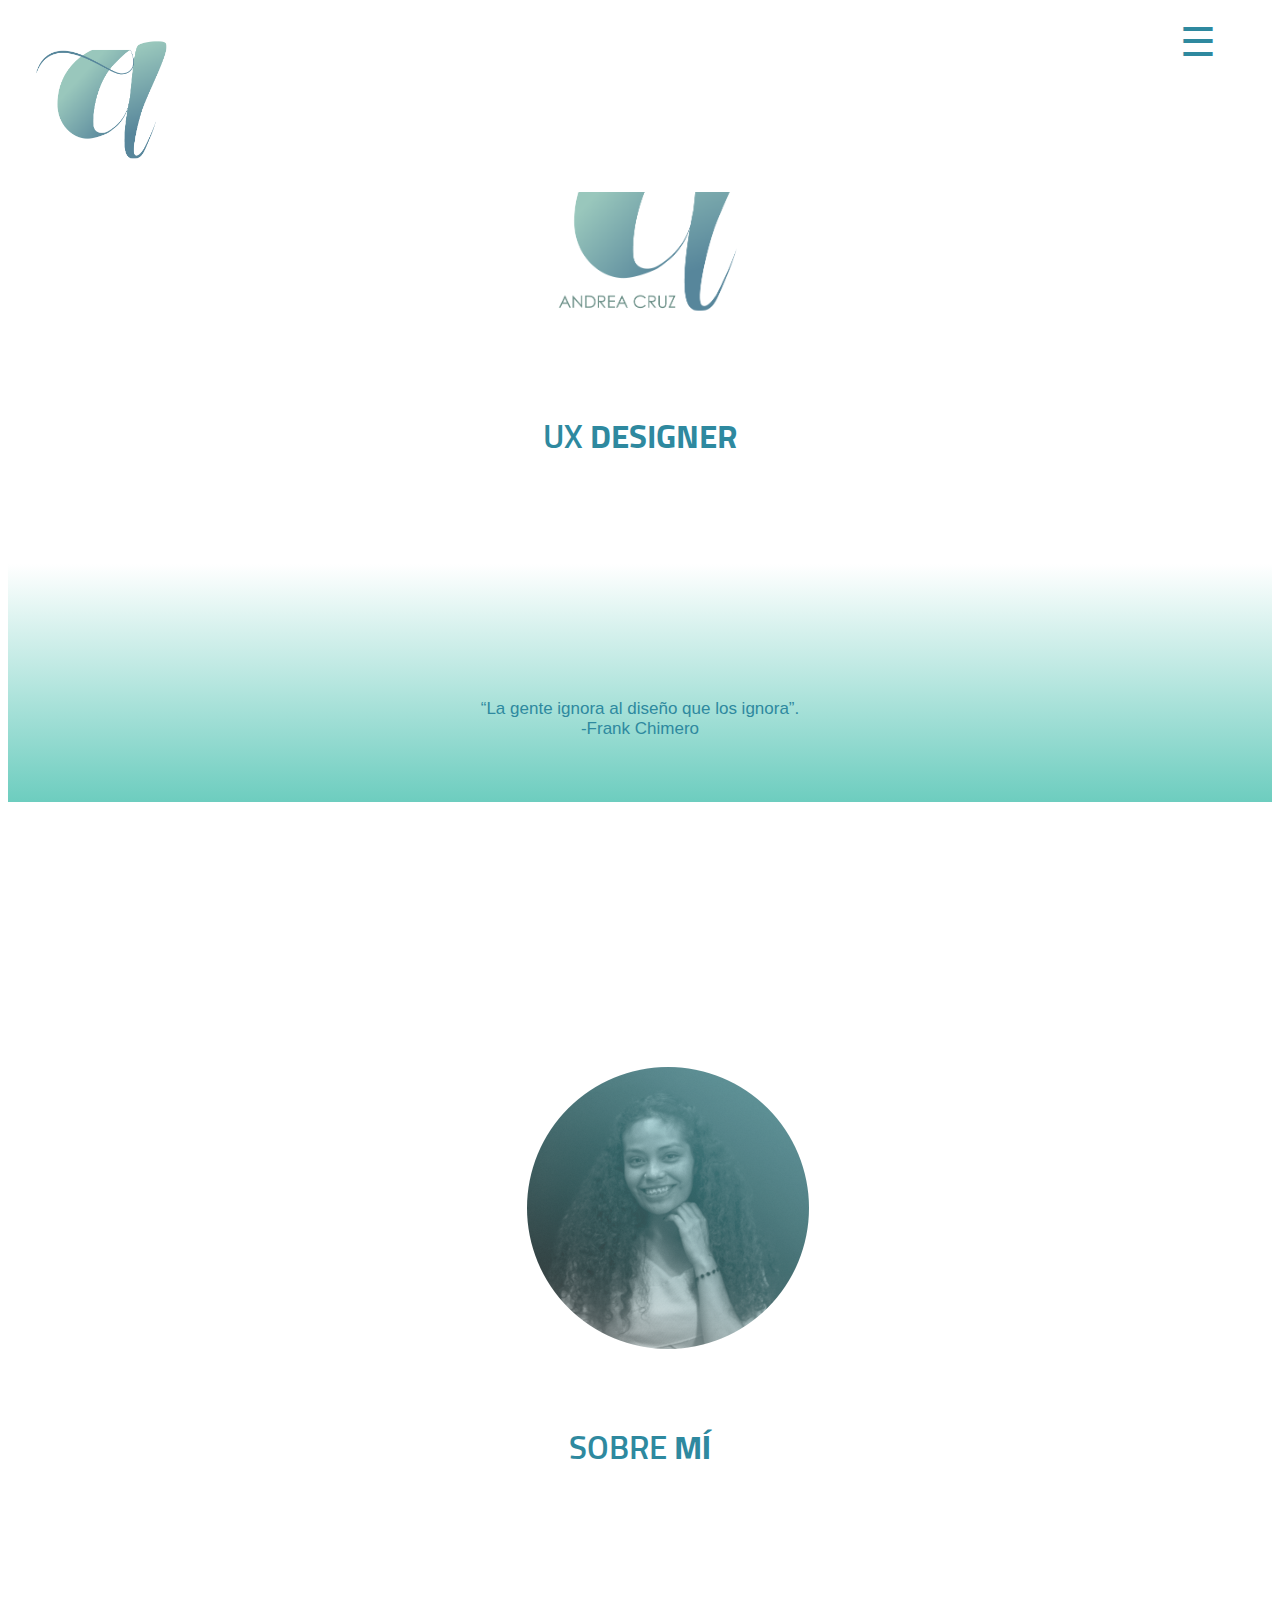
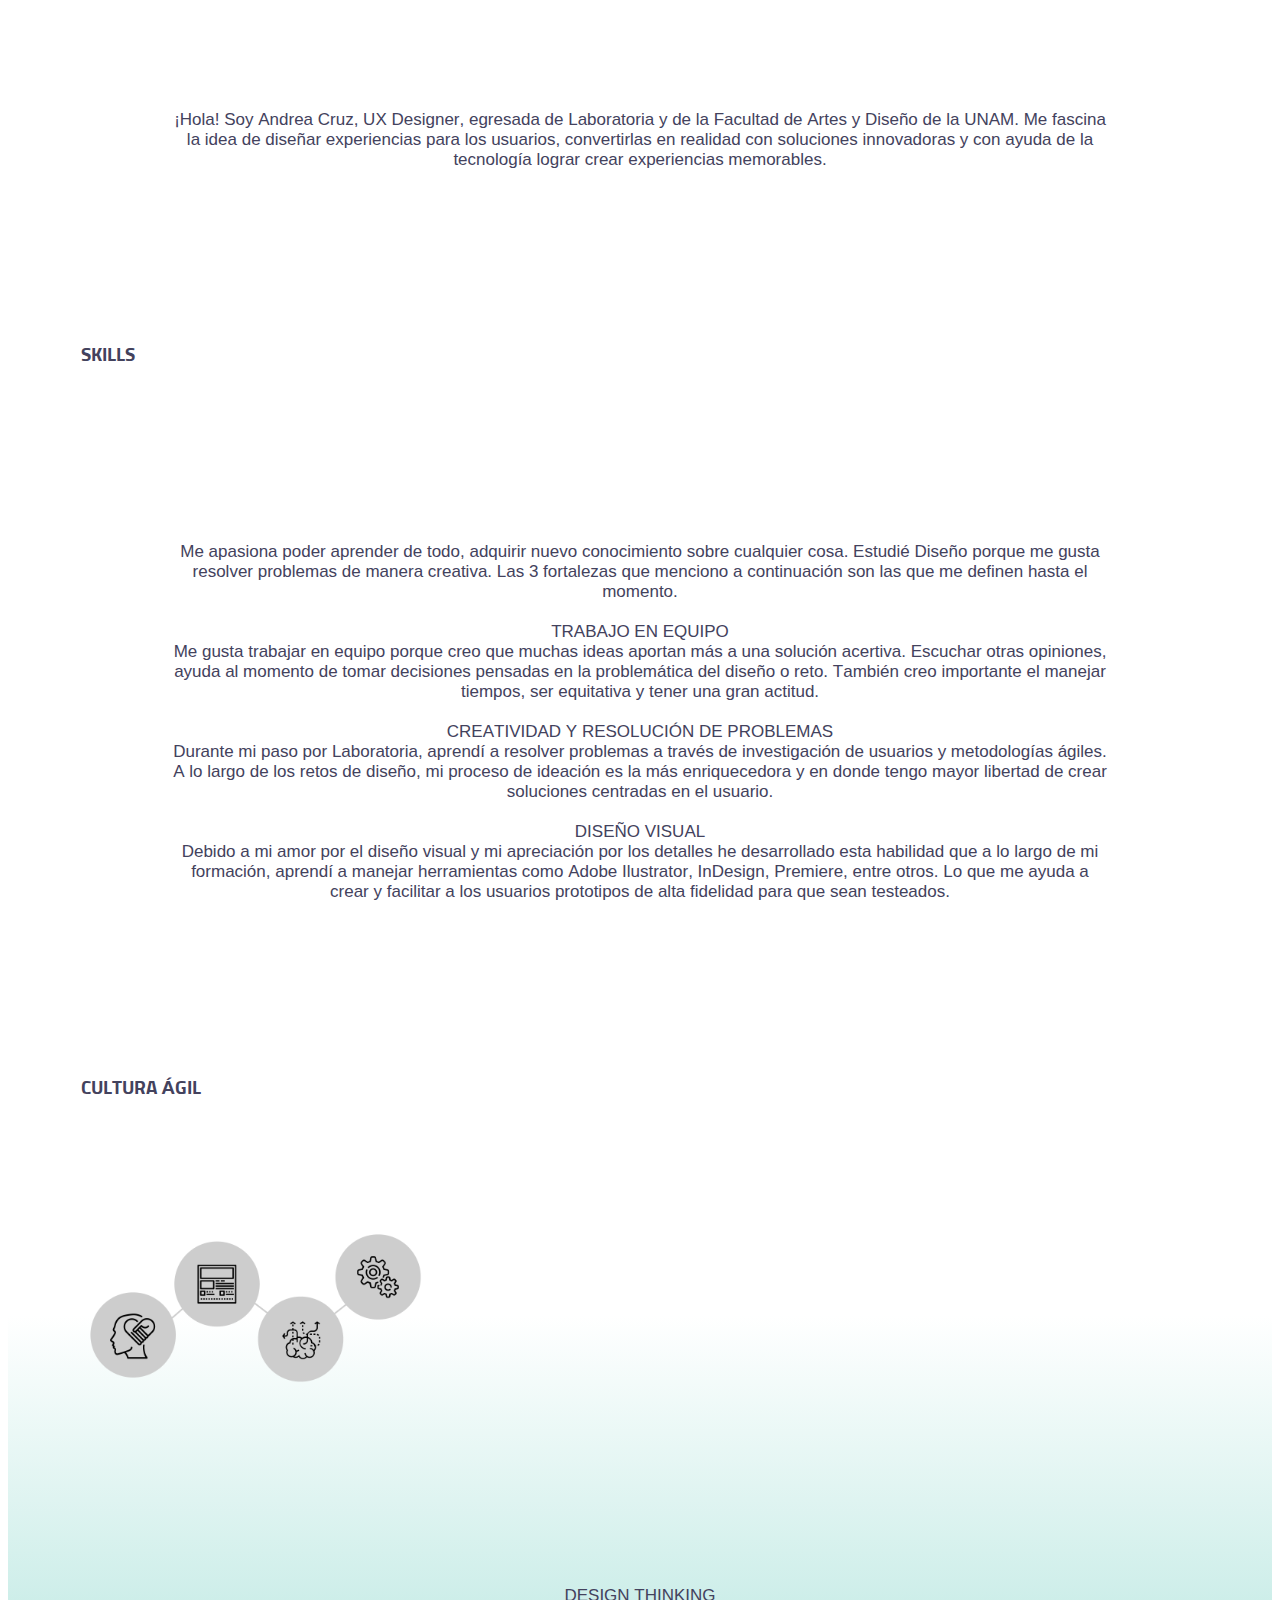
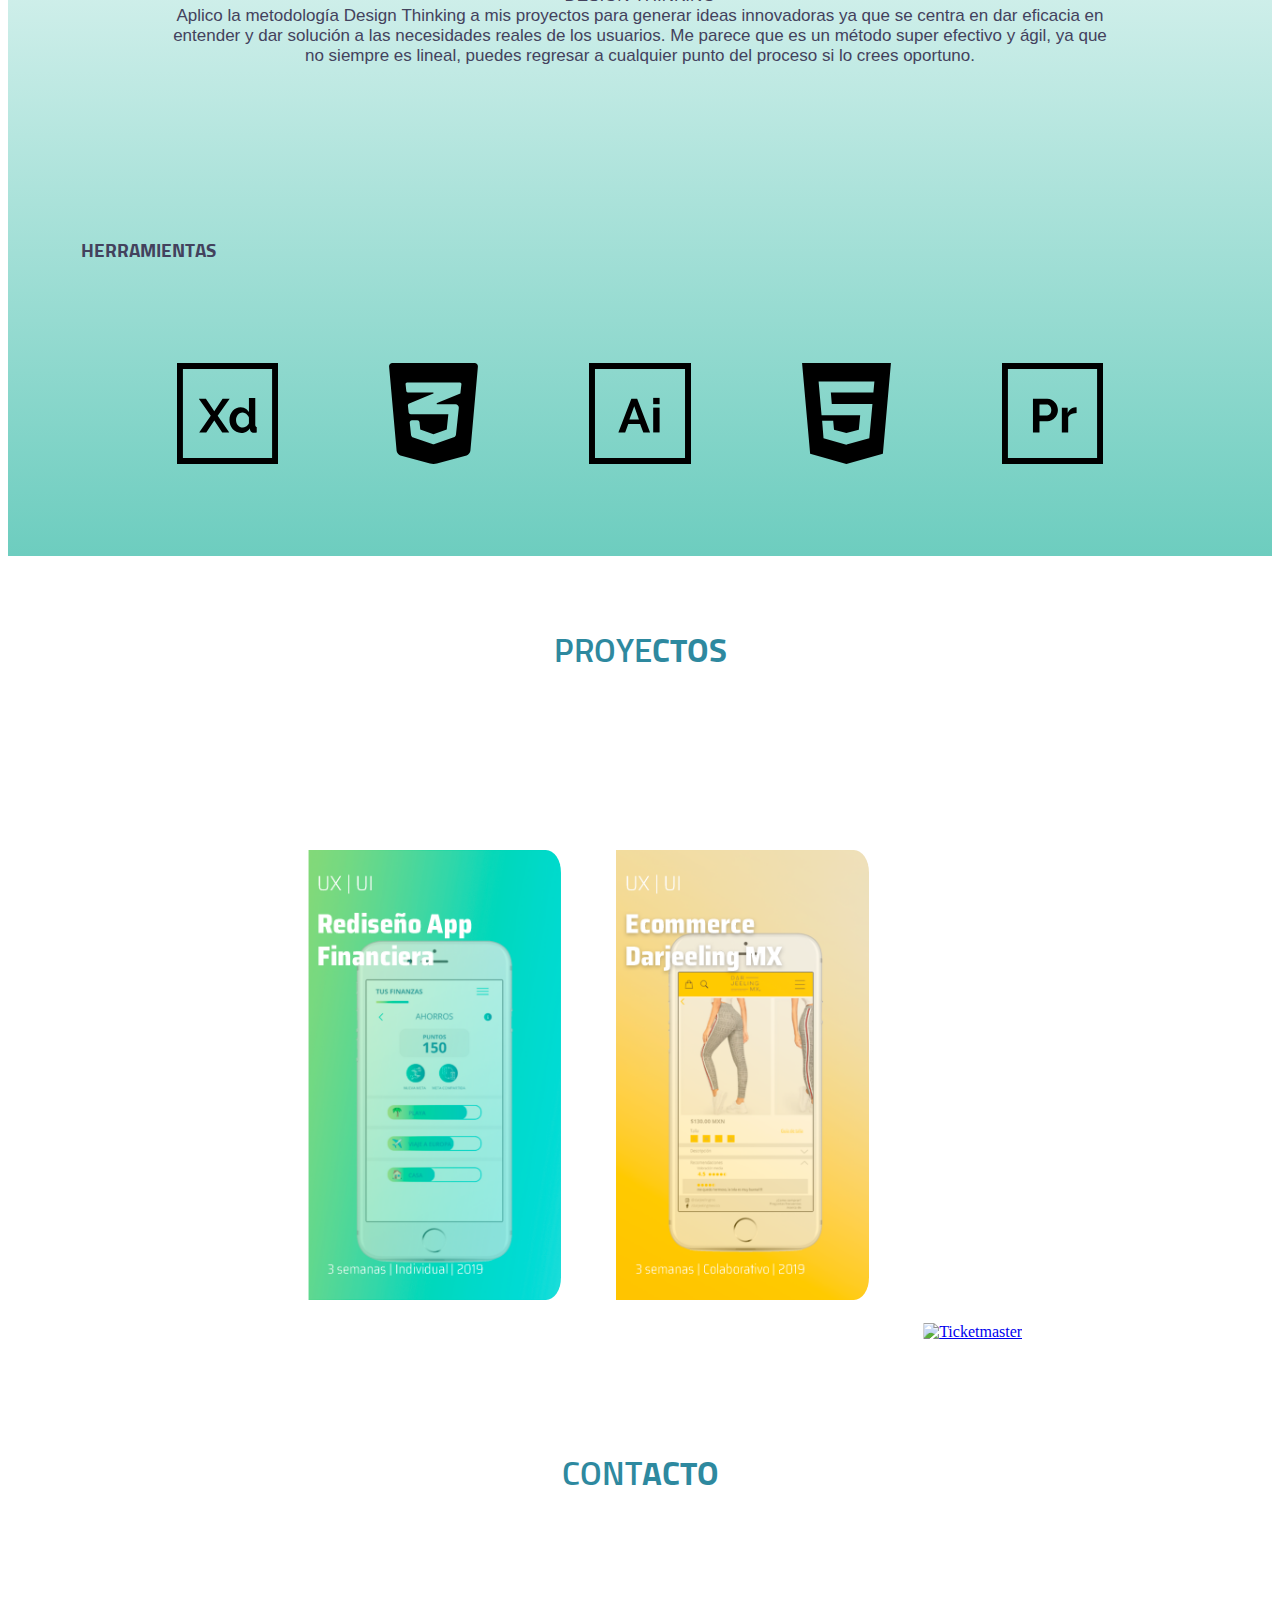
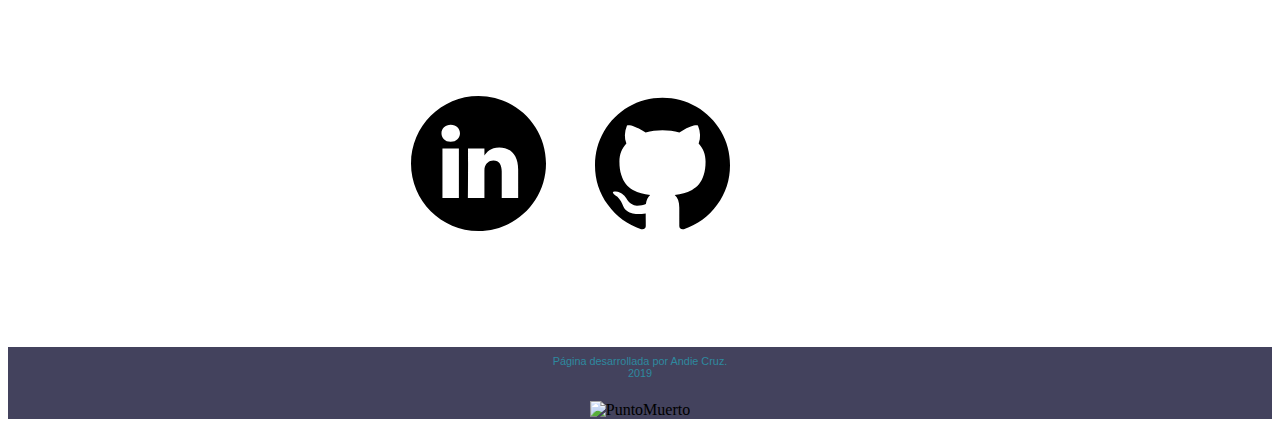
==== src/index.html @ ec15770e "Cambio de nombre en proyectos" ====
<!DOCTYPE html>
<html lang="es">

<head>
  <meta charset="UTF-8">
  <meta name="viewport" content="width=device-width, initial-scale=1.0">
  <meta http-equiv="X-UA-Compatible" content="ie=edge">
  <title>Andie Cruz</title>
  <link rel="stylesheet" href="style.css" />
  <link href="https://fonts.googleapis.com/css?family=Saira+Semi+Condensed:400,700|Sunflower:300,700&display=swap" rel="stylesheet">
  <link rel="shortcut icon" href="images/favicon1.ico" type="image/x-icon">
<link rel="icon" href="images/favicon1.ico" type="image/x-icon">
</head>

<body>
  <div id="root">
    <header>

        <img src="images/logo.png" alt="AndieCruz" class="logo">

        <input type="checkbox" class="checkbox" id="menu-toogle"/>
        <label for="menu-toogle" class="menu-toogle"></label>
          <nav class="sidebar">
            <ul class="menu_list">
              <li><a href="#about" class="nav__item current">SOBRE MÍ</a></li>
              <li><a href="#portfolio" class="nav__item">PROYECTOS</a></li>
              <li><a href="#contact" class="nav__item">CONTACTO</a></li>
            </ul>
          </nav>

    </header>

    <section id="intro" class="intro">
      <figure><img src="images/Inicial_logo.png" alt="AndieCruz" class="monograma"> </figure>

        <p class ="quote"> UX <strong> DESIGNER </strong></p>
        <p> “La gente ignora al diseño que los ignora”. <br> -Frank Chimero </p>
    </section>


    <section id="about" class="about">
      <figure><img src="images/SobreMi.png" alt="AndieCruz" class="aboutme"> </figure>
    <p class ="quote"> SOBRE <strong> MÍ </strong></p>
      <p id="parraph">

      ¡Hola! Soy Andrea Cruz, UX Designer, egresada de Laboratoria y de la Facultad
      de Artes y Diseño de la UNAM. Me fascina la idea de diseñar experiencias
      para los usuarios, convertirlas en realidad con soluciones innovadoras y
      con ayuda de la tecnología lograr crear experiencias memorables.
      </p>
      <p id="skills"> SKILLS </p>

      <p id="parraph"> Me apasiona poder aprender de todo, adquirir nuevo conocimiento
      sobre cualquier cosa. Estudié Diseño porque me gusta
      resolver problemas de manera creativa. Las 3 fortalezas que menciono a
      continuación son las que me definen hasta el momento.
      <br>
      <br>
      TRABAJO EN EQUIPO <br>
      Me gusta trabajar en equipo porque creo que muchas ideas aportan más a una solución acertiva.
      Escuchar otras opiniones, ayuda al momento de tomar decisiones
      pensadas en la problemática del diseño o reto. También creo importante
      el manejar tiempos, ser equitativa y tener una gran actitud.
      <br>
      <br>
      CREATIVIDAD Y RESOLUCIÓN DE PROBLEMAS <br>
      Durante mi paso por Laboratoria, aprendí a resolver problemas a través
      de investigación de usuarios y metodologías ágiles. A lo largo de los retos de diseño,
      mi proceso de ideación es la más enriquecedora y en donde tengo mayor libertad
      de crear soluciones centradas en el usuario.
      <br>
      <br>
      DISEÑO VISUAL<br>
      Debido a mi amor por el diseño visual y mi apreciación por los detalles
      he desarrollado esta habilidad que a lo largo de mi formación, aprendí
      a manejar herramientas como Adobe Ilustrator, InDesign, Premiere, entre otros.
      Lo que me ayuda a crear y facilitar a los usuarios prototipos de alta fidelidad
      para que sean testeados.
      <br>
    </p>

      <p id="skills"> CULTURA ÁGIL </p>
      <figure>
        <img src="images/designThinking.png" alt="DesignThinking" class="design">
      </figure>
      <p id="parraph">DESIGN THINKING
      <br>
      Aplico la metodología Design Thinking a mis proyectos para generar ideas innovadoras
      ya que se centra en dar eficacia en entender y dar solución a las necesidades reales de los usuarios.
      Me parece que es un método super efectivo y ágil, ya que no siempre es lineal,
      puedes regresar a cualquier punto del proceso si lo crees oportuno.
    </p>





      <p id="skills"> HERRAMIENTAS </p>
      <figure>
        <img src="images/experience.svg" alt="Adobe Xd" class="tools">
        <img src="images/css-3.svg" alt="CSS" class="tools">
        <img src="images/illustrator.svg" alt="Adobe illustrator" class="tools">
        <img src="images/html-5-logo.svg" alt="HTML" class="tools">
        <img src="images/premier.svg" alt="Premiere" class="tools">
      </figure>

    </section>

    <section id="portfolio" class="portfolio">
      <p class ="quote"> PROYE<strong>CTOS</strong></p>
      <figure>
       <a href="proyecto1.html"><img src="images/portadaProyectoUno.png" alt="AppFinanciera" class="projectcover"></a>
       <a href="proyecto2.html"><img src="images/portadaproyectoDos.png" alt="Darjeeling" class="projectcover"></a>
        <a href="proyecto2.html"><img src="images/portadaproyectoTres.png" alt="Ticketmaster" class="projectcover"></a>
     </figure>


    </section>


      <section id="contact" class="contact">
      <p class ="quote"> CONT<strong>ACTO</strong></p>
      <figure>
      <a title="LinkedIn" href="https://www.linkedin.com/in/andiecruz/"><img src="images/linkedin.svg" alt="LinkedIn" class="contactme"></a>
      <a title="LinkedIn" href="https://github.com/AndieCruz"><img src="images/logo-de-github.svg" alt="Github" class="contactme"></a>
      </figure>
      </section>

      <footer>
        <figure>
        <p id="footer"> Página desarrollada por Andie Cruz. 2019 </p>
        <img src="images/final.png" alt="PuntoMuerto" class="final">
      </figure>
    </footer>
  </div>


  <script src="main.js"></script>
  <script src="data.js"></script>
</body>

</html>
---- src/style.css ----
nav {
  display: block;
}

header {
  background: white;
  display: inline-block;
  vertical-align: top;
  position: fixed;
  top: 0;
  left: 0;
}

figure {
  margin: 0%;
  display: inline-block;
  text-align: center;
}


h2 {
  color: white;
  font-family: sans-serif;
  text-align: center;
}

p {
  color: #2E899F;
  font-family: 'Sunflower', sans-serif;
  text-align: justify;
  padding: 2%;
  margin-block-end: 18%;
  margin: 8%;
}


footer {
  background-color: #43425D;
  width: auto;
  height: 100%;
  text-align: center;
}

li{
  text-align: -webkit-left;
  color: #43425D;
    font-family: 'Saira', sans-serif;
    margin-left: 8%;
  }

.back{
  float: right;
padding: 7%;
font-family: "saira";
color:#50B1B4;
}

.logo {
  width: 15%;
  height: auto;
  padding: 3%;
}

.sidebar {
  position: absolute;
  width: 200px;
  height: 100vh;
  top: 0;
  right: -205px;
  padding-top: 47px;
  background-color: white;
  border-left: 2px solid #50B1B4;
  transition: all .5s ease;
}

.menu_list {
  list-style: none;
  font-family: sans-serif;
}

.nav__item {
     display:block;
     font-family: "Sunflower";
     width:80%;
     margin:0 auto;
     line-height:4;
     position:relative; /*Le damos una posición relativa para posteriormente añadirle el triangulo que indica que se está en la página actual del menú*/
     background-color:transparent;
     color:#2E899F;
     text-decoration: none;
   }

.menu-toogle {
  position: absolute;
  text-align: center;
  top: 4px;
  right: 5%;
  border-radius: 3px;
  background-color: transparent;
  transition: all .5s ease;
  z-index: 10;
  }

  .menu-toogle::before {
    content: "☰";
    font-size: 33px;
    color: #2e899f;
   }

   .checkbox {
     float: right;
      display: none;/*Ocultamos el checkbox pues no nos interesa que se vea*/
   }
   .checkbox:checked ~ .sidebar {
     right:0px; /*Le quitamos el left negativo para que el menú vuelva a su posición original*/
     position:fixed; /* Fijamos el menú lateral para que se desplace cuando hagamos scroll*/
   }
   .checkbox:checked ~ .main-w {
     margin-right:200px; /*Cuando el checkbox asigna un margen al contenedor principal para que se desplace junto con el menú*/
   }
   .checkbox:checked ~ .menu-toogle {
     right:208px;
     position:fixed; /*Fijamos la hamburgues para que se desplace junto con el menú*/
   }

.intro {
  background: -webkit-linear-gradient(top, white 70%, #6DCDBF);
  width: auto;
  height: 100%;
  margin-block-end: 0%;
  margin-block-start: 10%;
  text-align: center;
  font-family: sans-serif;
  font-kerning: none;
}

.about {
  background: -webkit-linear-gradient(top, white 70%, #6DCDBF);
  width: auto;
  height: 100%;
  margin-block-end: 0%;
  margin-block-start: 10%;
  text-align: center;
  font-family: "saira";
  font-kerning: none;
}

.icon {
  display: inline-block;
  width: 35%;
  height: auto;
  padding: 7%;
}


.image {
  display: block;
  width: 99%;
  height: auto;
  padding: 0.5%;
  padding-block-start: 7%;
}

  .monograma{
    width: 77%;
margin-block-start: 25%;
margin-left: 12%;
margin-block-end: 20%;
  }

.photos {
  background-color: #eb008b;
  width: auto;
  height: 100%;
  align-content: center;
  margin-block-start: 0%;
  vertical-align: bottom;
}

.question{
  padding: 5%;
}

.final {
  width: 100%;
  vertical-align: bottom;
  margin-top: 8%;
}

.quote{
  color: #2E899F;
font-size: 209%;
font-family: 'Sunflower', sans-serif;
text-align: center;
margin-block-end: 15%;
}

.aboutme{
  width: 77%;
  margin-block-start: 5%;
  margin-block-end: 0%;
}

.design{
  width: 100%;
  margin-block-start: 5%;
  margin-block-end: 0%;

}

.projectcover{
  width: 80%;
  border-radius: 5%;
  margin-block-end: 3%;
}

.cover{
  width: 102%;
  margin-block-start: 10%;
  margin-block-end: 0%;
}

.tools{
  display: inline-block;
  width: 12%;
  padding: 2%;
  margin-block-end: 8%;
}

.contactme{
  display: inline-block;
  width: 12%;
  padding: 2%;
  margin-block-end: 8%;
}

.prototype{
  display: inline-block;
  width: 100%;
  padding: 2%;
  margin-block-start:8%;
  margin-block-end: 8%;
}

#bold{
  color: #2E899F;
  font-size: 209%;
  font-family: 'Sunflower', sans-serif;
  font-weight: 700;
  text-align: center;
}

#parraph{
  color: #43425D;
    font-family: 'Saira', sans-serif;
    margin: 8%
}


#footer {
  font-size: 60%;
  text-align: center;
  vertical-align: bottom;
  padding-top: 8%;
}


#projects{
  color: #43425D;
    font-family: 'Saira', sans-serif;
    font-weight: bolder;
    padding: 10px;
    text-align: left;
    margin-left: 5%;
    font-size: 120%;
}

#skills {
  color: #43425D;
    font-family: 'Sunflower', sans-serif;
    font-weight: bolder;
    padding: 10px;
    text-align: left;
    margin-left: 5%;
    font-size: 120%;
}

#consulta{
  color: white;
  text-decoration: none;
  display: inline-block;
}

#menu {
  width: 10%;
  height: auto;
  vertical-align: top;
  padding: 2%;
  padding-top: 9%;
  float: right;
  margin: 0%;
}

@media (min-width: 1281px) {
  p {
    color: white;
    font-family: sans-serif;
    padding: 1%;
    font-size: 14px;
  }

  header{
    width: 100%;
    }

    h3{
      font-size: x-large;
    }

    h2{
      font-size: -webkit-xxx-large;
    }

.logo{
  width: 5%;
  height: auto;
  padding: 1%;
  }

  .icon {
    display: inline-block;
    width: 10%;
    padding: 5%;
    margin-left: 3%;
  }


.final{
  width: 47%;
  margin-top: 2%
}
.projectcover {
    width: 20%;
    border-radius: 3;
    padding-left: 4%;
}

.contactme {
    display: inline-block;
    width: 6%;
    padding: 2%;
    margin-block-end: 6%;
  }

}

@media (min-width:1280px) and (max-width: 1380px){

  p{
    margin: 1%;
    padding: 0%;
    color: #2E899F;
font-family: sans-serif;
padding: 1%;
font-size: 17px;
TEXT-ALIGN: CENTER;
margin-block-end: 3%;
  }

  .about{
        margin-block-start: 12%;

  }

  .aboutme{
    width: 50%;
    margin-block-start: 20%;
    margin-block-end: 0%;
    margin-left: 10%;

  }

.intro{
      margin-block-start: 0%;
}
.menu-toogle::before {
    font-size: 40px;
    }

    .logo {
    width: 5%;
    }

    .monograma{
      width: 25%;
      margin-block-start: 5%;
      margin-left: 3%;
      margin-block-end: 0%;
    }

.quote{
  margin-block-end: 9%;
}

.projectcover {
    width: 20%;
    border-radius: 3;
    padding-left: 4%;
}

.design{
  width: 29%;
  float: left;
  margin-left: 5%;
}
.tools {
    display: inline-block;
    width: 8%;
    padding: 4%;
    margin-block-end: 3%;
  }

  .back {
      padding: 2%;
    }
    .cover {
        width: 100%;
        margin-block-start: 0%;
        margin-block-end: 0%;
      }


}

@media (min-width: 1024px) and (max-width: 1280px) {

  header{
    width: 100%;
    }

    p{
      padding: 5%;
    }

  .logo {
    width: 15%;
    height: auto;
    padding: 1%
  }

.info{
  margin-block-start: 0%;
}

.final {
    width: 46%;
  }

.icon {
    width: 11%;
    height: auto;
    padding: 5%;
}

  .sidebar {
  right: -1557px;
  padding-top: 47px;
  }

.menu-toogle{
    top: 19px;
  }

  .image{
    display: inline-block;
    width: 32%;
  }

.map{
text-align: center;
}
  .question{
    padding: 1%;
  }

.tableData{
  height: auto;
width: 100%;
margin-block-start: 3%;
margin-block-end: 3%;
margin-left: 15%;
}

.puntoImage {
    width: 54%;
    height: auto;
    margin-left: 50%;
}

  #infoSecI{
    font-size: 14px;
    display: inline-block;
    float: left;
  }

  #map{
    display: inline-block;
    width: 68%;
    height: auto;
    padding: 1.5%;
    padding-block-start: 0%;
}

  #footer {
      font-size: 68%;
      text-align: center;
      vertical-align: bottom;
      padding-top: 0%;
      padding: 3%;
      padding-bottom: 0%;
  }
}

@media (min-width: 767px) and (max-width: 1024px) {

  header{
    width: 100%;
    }


  .logo {
    width: 8%;
    height: auto;
    padding: 3%;
  }

  .info{
    margin-block-start: 0%;
  }


  .icon {
    display: inline-block;
    width: 15%;
    height: auto;
    padding: 5%;
    margin-left: 3%;
  }

  .sidebar {
  right: -656px;
  padding-top: 47px;
  }

  .image{
    display: inline-block;
    width: 32%;
  }

  .puntoImage{
    display: inline-block;
width: 40%;
margin-left: 45%;
margin-block-start: 10%;
  }

  .tableData{
    height: auto;
  width: 100%;
  margin-block-start: 3%;
  margin-block-end: 3%;
  margin-left: 15%;
  }

  #map{
    display: inline-block;
  width: 73%;
  height: auto;
  padding: 12.5%;
  padding-block-start: 0%;
  }

}

@media (min-width: 300px) and (max-width: 767px) {

  header{
    width: 100%;
  }


  .logo {
    width: 15%;
    height: auto;
    padding: 3%;
  }

  .sidebar {
  right: -435px;
  padding-top: 47px;
  }


  .puntoImage{
    width: 77%;
  margin-block-start: 9%;
  margin-left: 12%;
  }

  .tableData{
        width: 145%;
  }
#map{
      margin-block-start: -6%;
          margin-block-end: 3%;
}

#footer{
  padding: 3%;
}

}
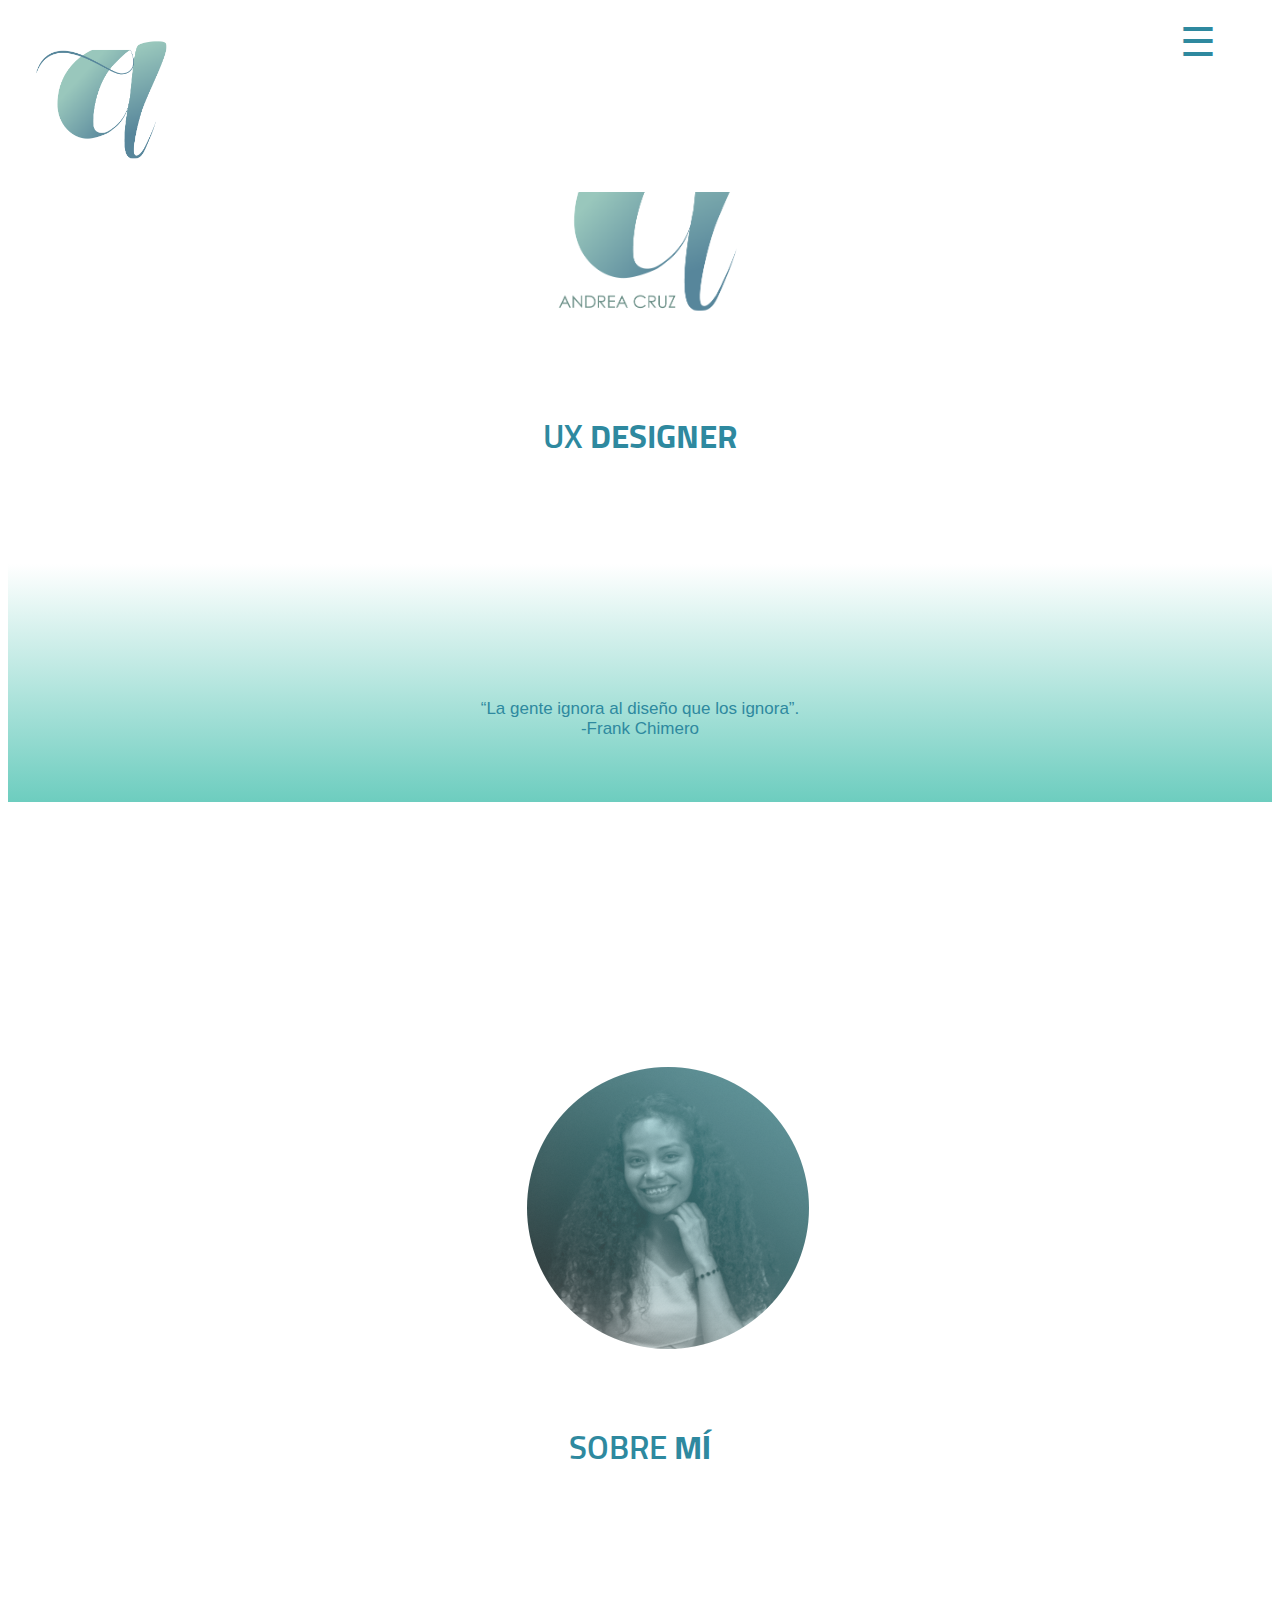
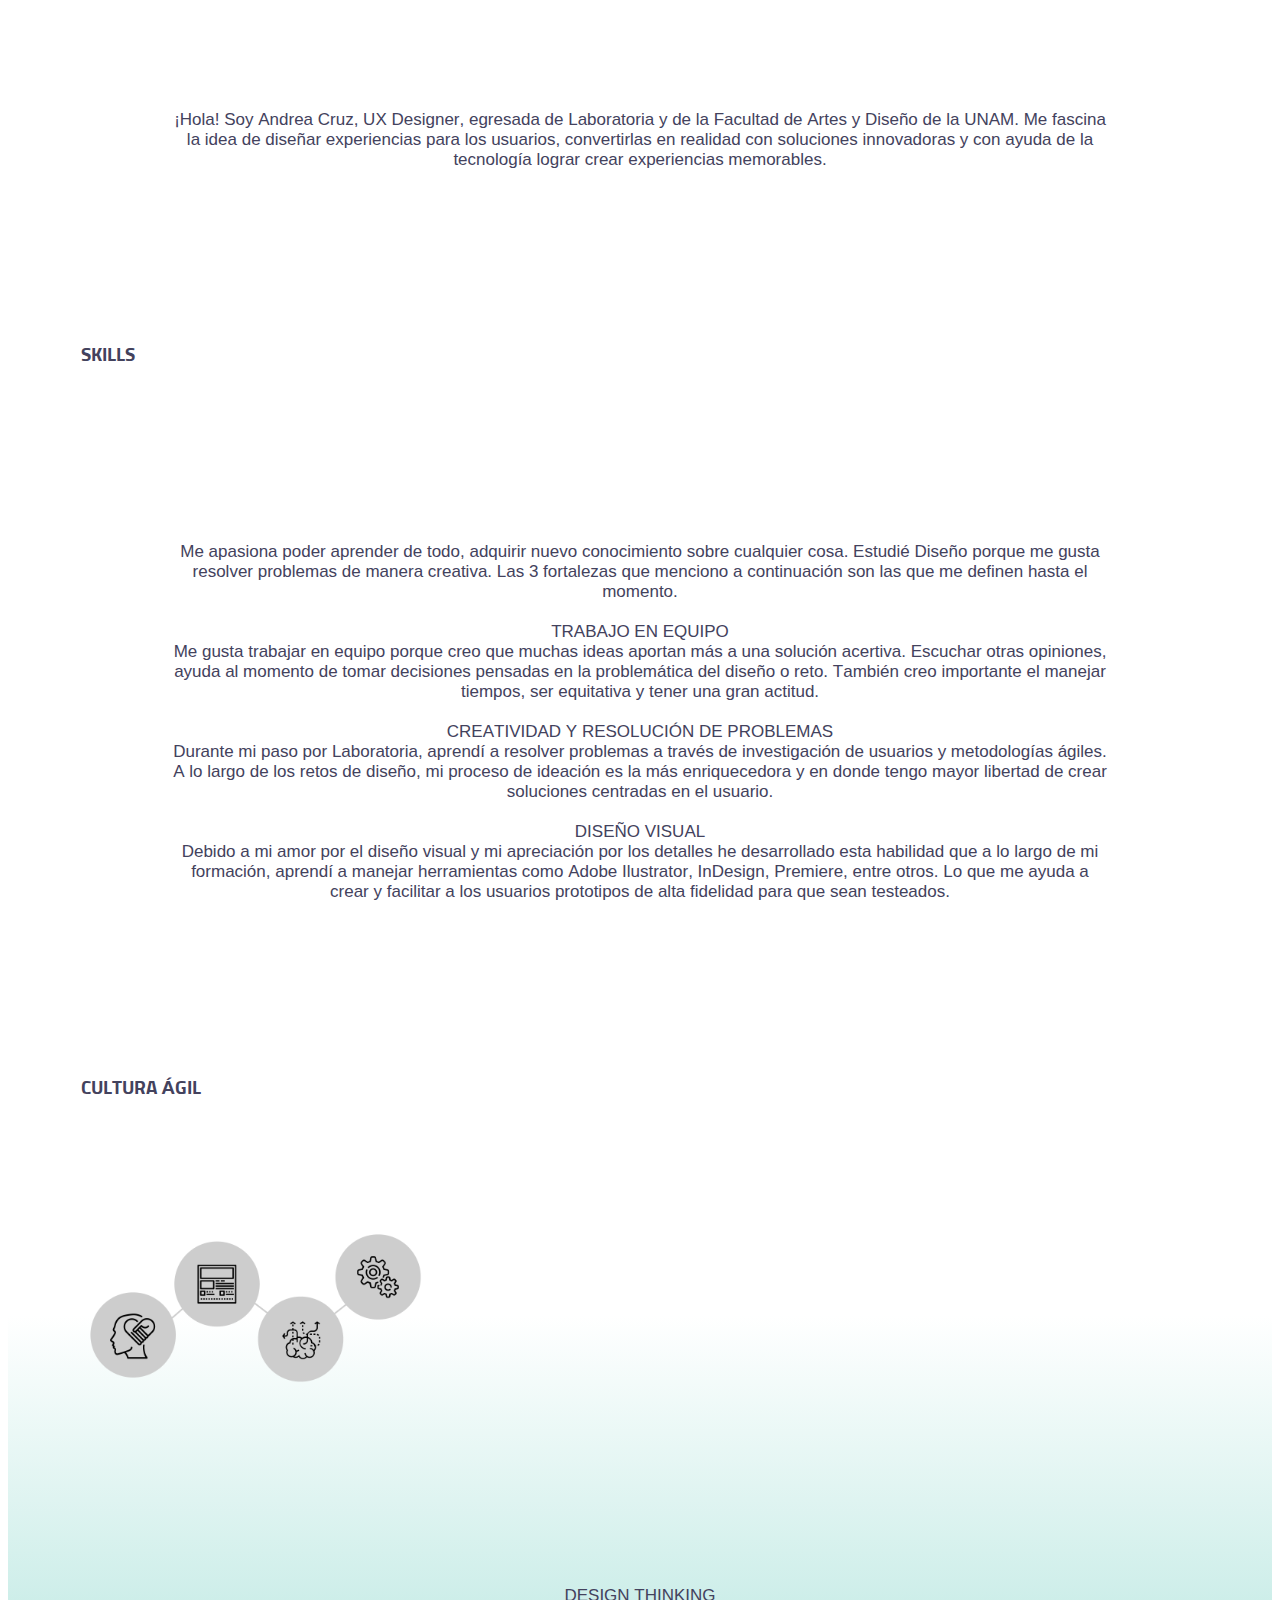
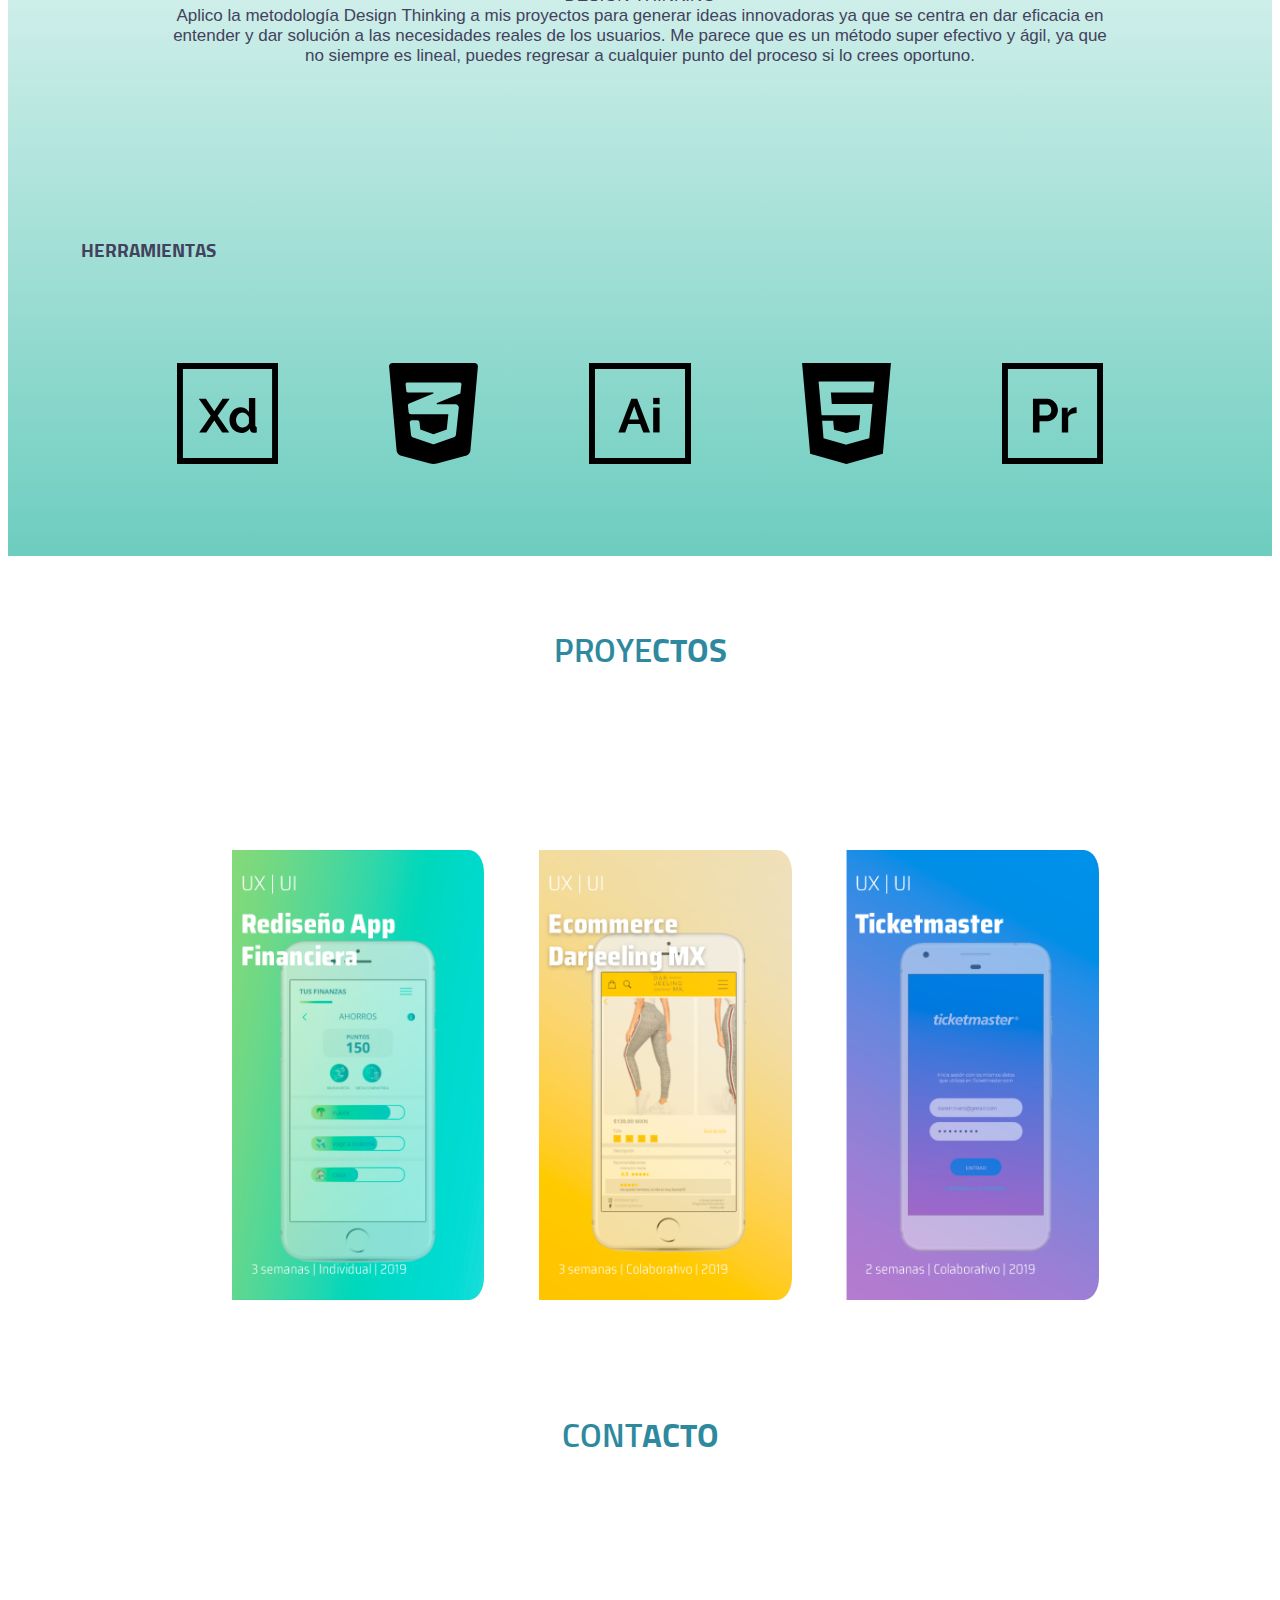
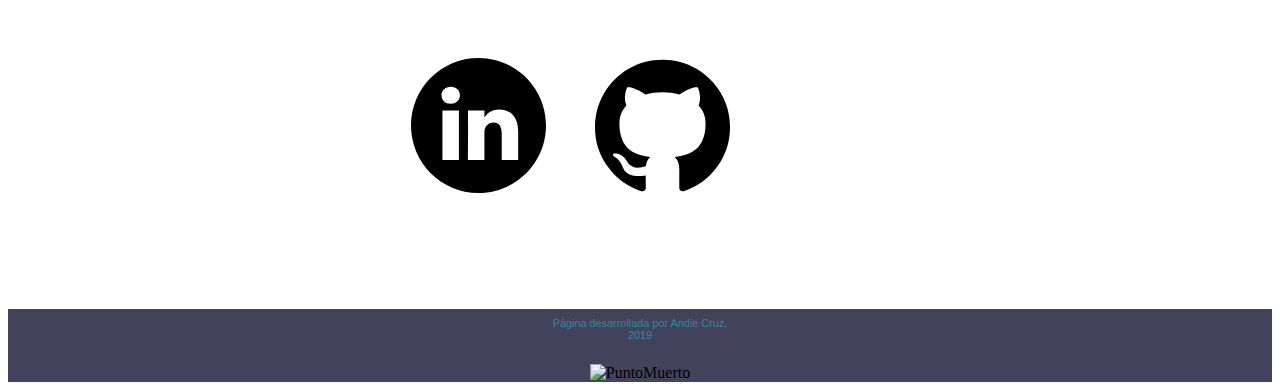
==== commit fefadafc: "Cambio de nombre de imagen" ====
--- a/src/index.html
+++ b/src/index.html
@@ -111,7 +111,7 @@
       <figure>
        <a href="proyecto1.html"><img src="images/portadaProyectoUno.png" alt="AppFinanciera" class="projectcover"></a>
        <a href="proyecto2.html"><img src="images/portadaproyectoDos.png" alt="Darjeeling" class="projectcover"></a>
-        <a href="proyecto2.html"><img src="images/portadaproyectoTres.png" alt="Ticketmaster" class="projectcover"></a>
+        <a href="proyecto2.html"><img src="images/portadaProyectoTres.png" alt="Ticketmaster" class="projectcover"></a>
      </figure>
 
 
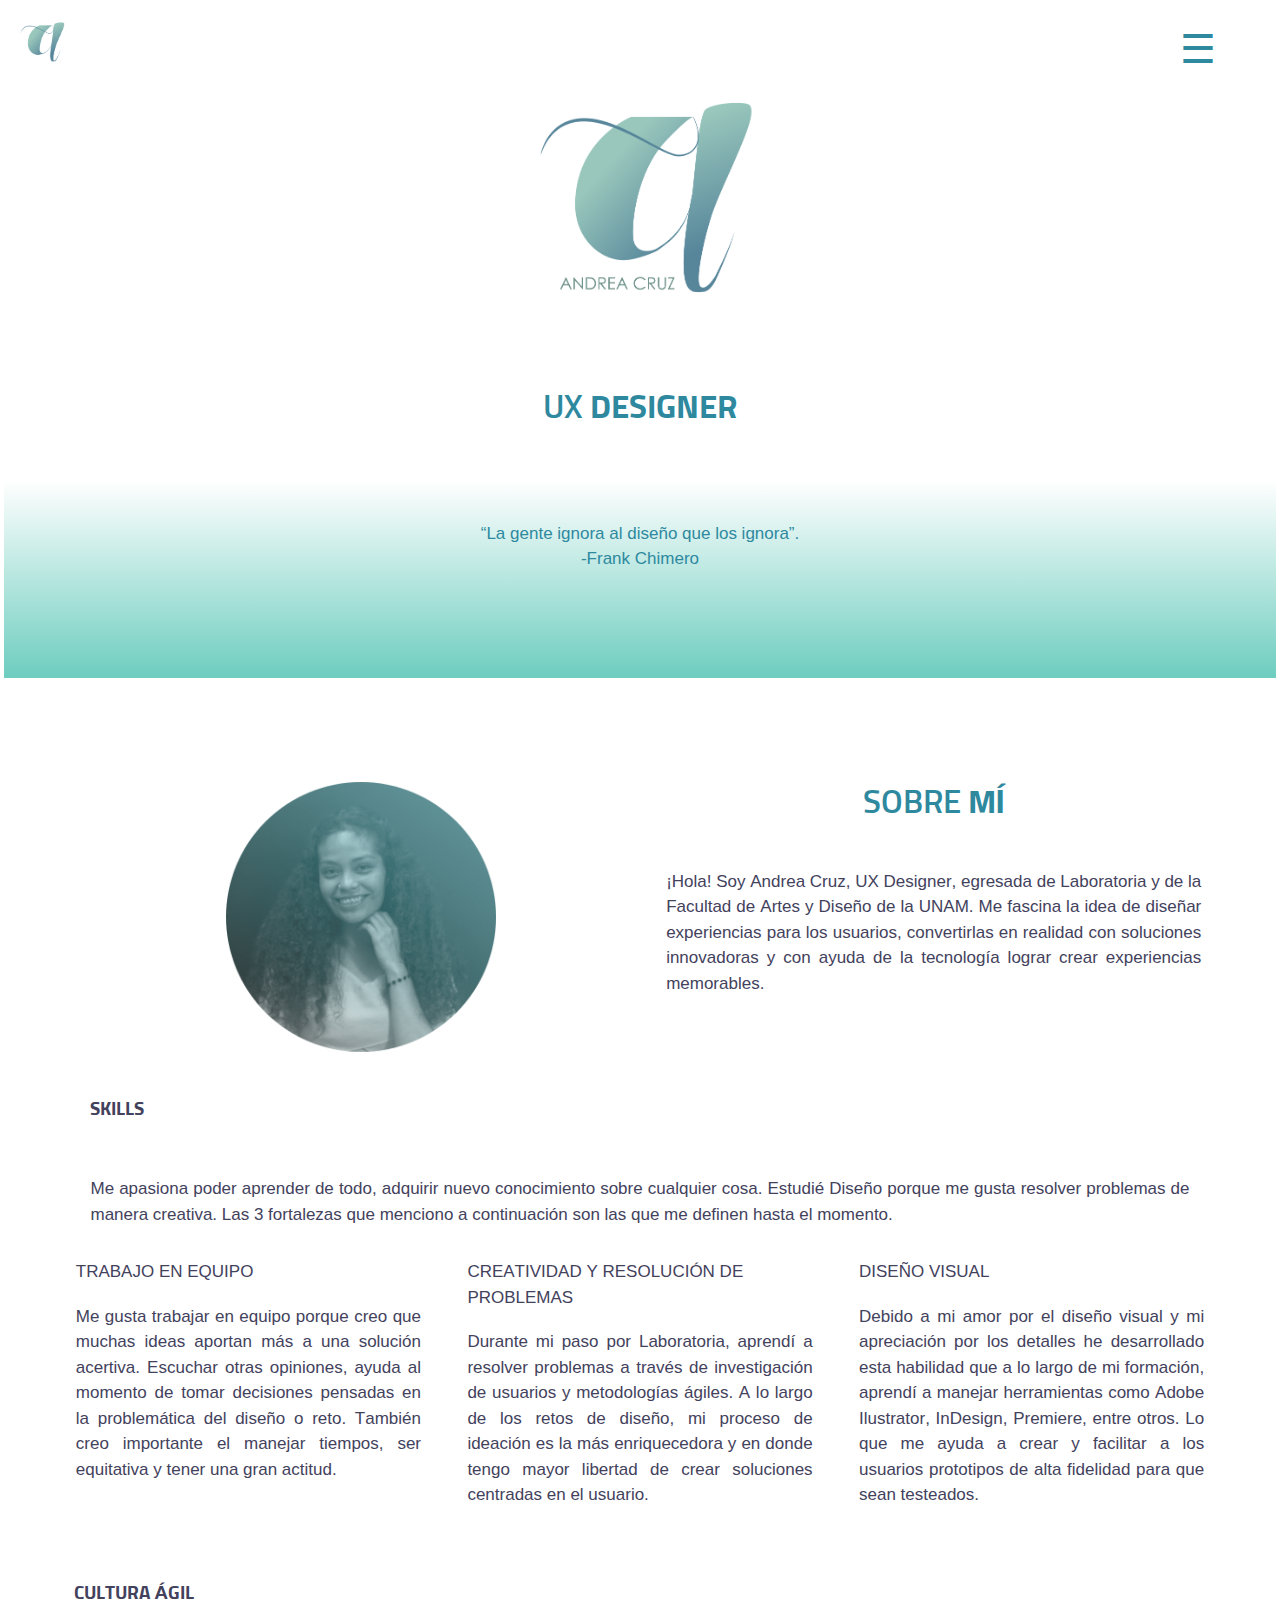
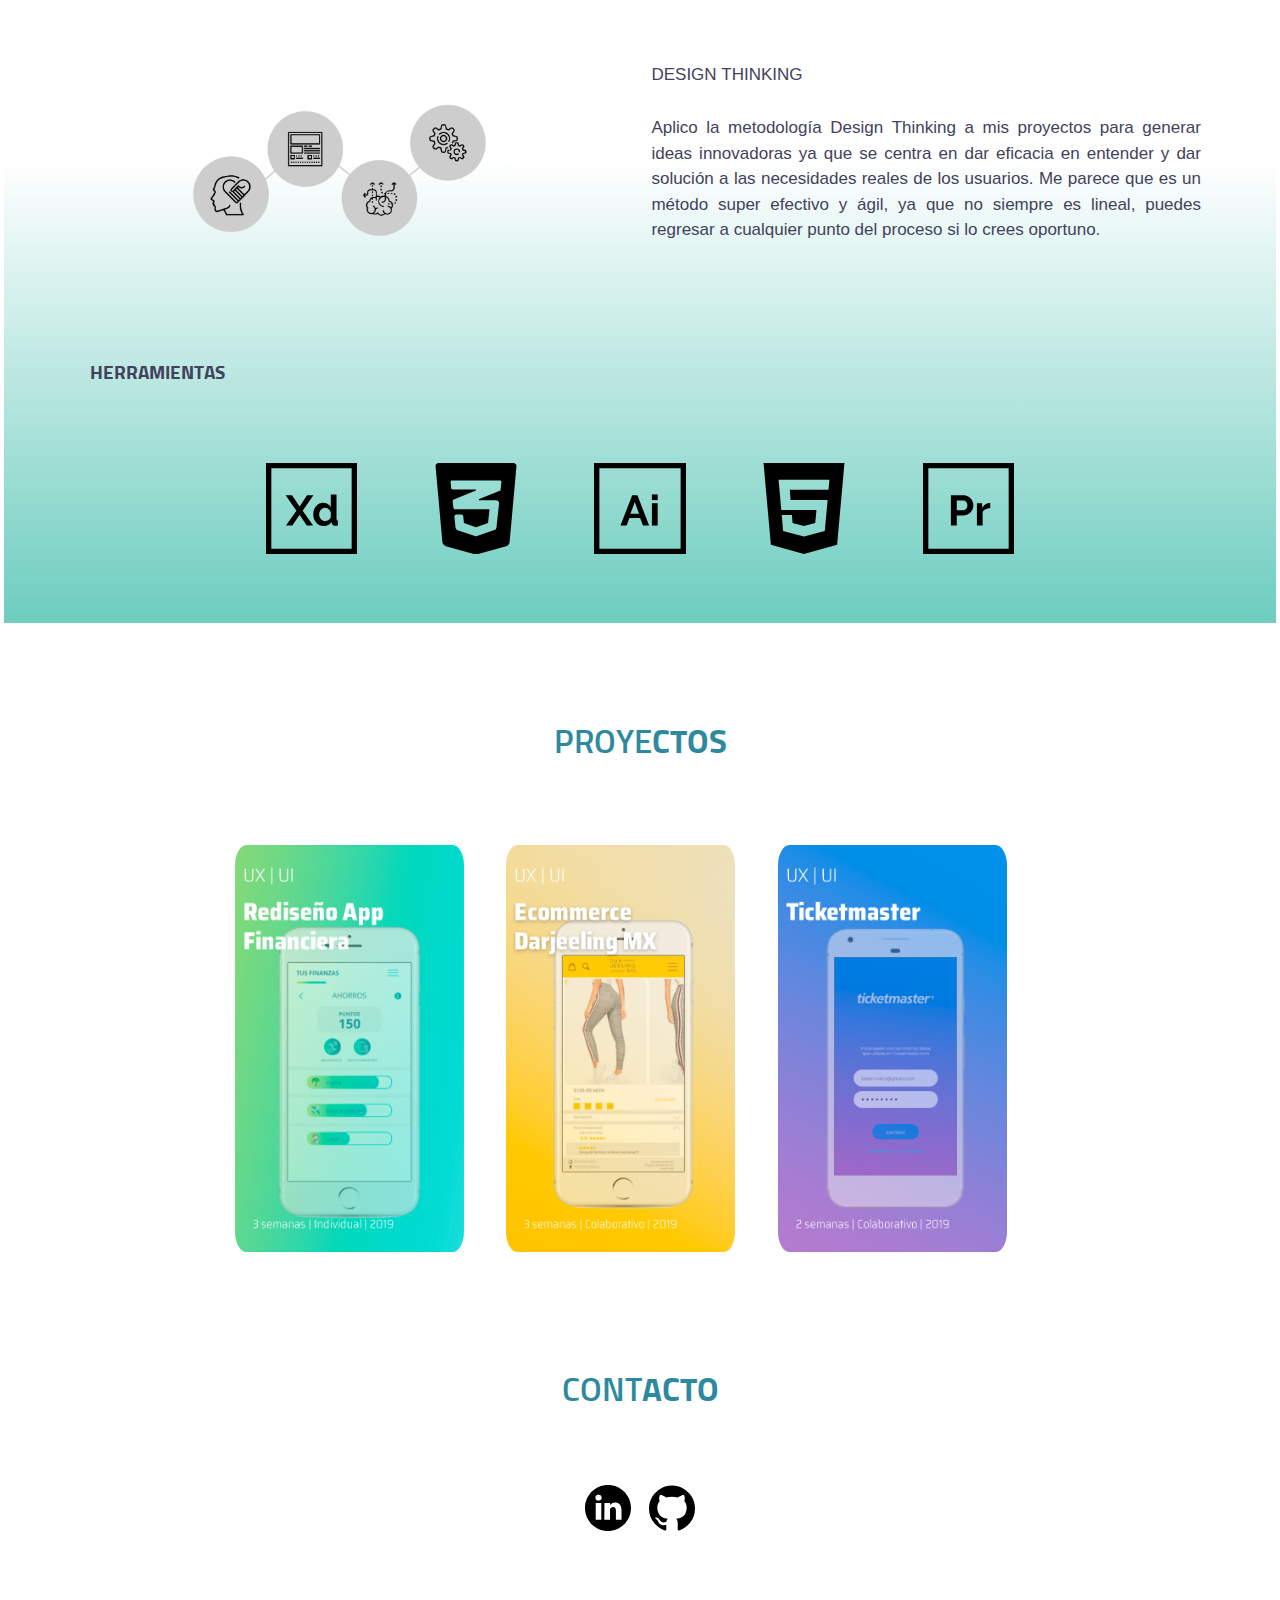
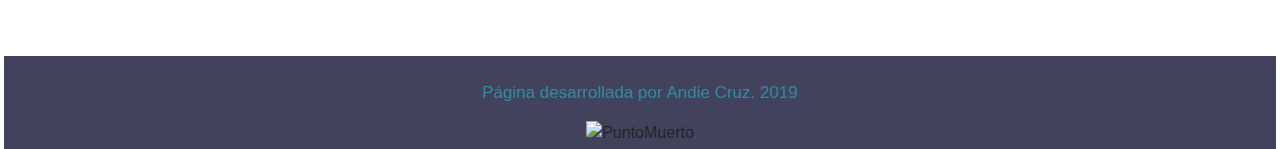
==== commit 27023b18: "responsive" ====
--- a/src/index.html
+++ b/src/index.html
@@ -7,136 +7,196 @@
   <meta http-equiv="X-UA-Compatible" content="ie=edge">
   <title>Andie Cruz</title>
   <link rel="stylesheet" href="style.css" />
-  <link href="https://fonts.googleapis.com/css?family=Saira+Semi+Condensed:400,700|Sunflower:300,700&display=swap" rel="stylesheet">
+  <link href="https://fonts.googleapis.com/css?family=Saira+Semi+Condensed:400,700|Sunflower:300,700&display=swap"
+    rel="stylesheet">
+  <link rel="stylesheet" href="https://stackpath.bootstrapcdn.com/bootstrap/4.3.1/css/bootstrap.min.css"
+    integrity="sha384-ggOyR0iXCbMQv3Xipma34MD+dH/1fQ784/j6cY/iJTQUOhcWr7x9JvoRxT2MZw1T" crossorigin="anonymous">
   <link rel="shortcut icon" href="images/favicon1.ico" type="image/x-icon">
-<link rel="icon" href="images/favicon1.ico" type="image/x-icon">
+  <link rel="icon" href="images/favicon1.ico" type="image/x-icon">
 </head>
 
 <body>
-  <div id="root">
+  <div id="root" class="px-1">
     <header>
 
-        <img src="images/logo.png" alt="AndieCruz" class="logo">
-
-        <input type="checkbox" class="checkbox" id="menu-toogle"/>
-        <label for="menu-toogle" class="menu-toogle"></label>
-          <nav class="sidebar">
-            <ul class="menu_list">
-              <li><a href="#about" class="nav__item current">SOBRE MÍ</a></li>
-              <li><a href="#portfolio" class="nav__item">PROYECTOS</a></li>
-              <li><a href="#contact" class="nav__item">CONTACTO</a></li>
-            </ul>
-          </nav>
+      <img src="images/logo.png" alt="AndieCruz" class="logo">
+
+      <input type="checkbox" class="checkbox" id="menu-toogle" />
+      <label for="menu-toogle" class="menu-toogle"></label>
+      <nav class="sidebar">
+        <ul class="menu_list">
+          <li><a href="#about" class="nav__item current">SOBRE MÍ</a></li>
+          <li><a href="#portfolio" class="nav__item">PROYECTOS</a></li>
+          <li><a href="#contact" class="nav__item">CONTACTO</a></li>
+        </ul>
+      </nav>
 
     </header>
 
+
+
     <section id="intro" class="intro">
-      <figure><img src="images/Inicial_logo.png" alt="AndieCruz" class="monograma"> </figure>
-
-        <p class ="quote"> UX <strong> DESIGNER </strong></p>
-        <p> “La gente ignora al diseño que los ignora”. <br> -Frank Chimero </p>
-    </section>
-
-
-    <section id="about" class="about">
-      <figure><img src="images/SobreMi.png" alt="AndieCruz" class="aboutme"> </figure>
-    <p class ="quote"> SOBRE <strong> MÍ </strong></p>
-      <p id="parraph">
-
-      ¡Hola! Soy Andrea Cruz, UX Designer, egresada de Laboratoria y de la Facultad
-      de Artes y Diseño de la UNAM. Me fascina la idea de diseñar experiencias
-      para los usuarios, convertirlas en realidad con soluciones innovadoras y
-      con ayuda de la tecnología lograr crear experiencias memorables.
-      </p>
-      <p id="skills"> SKILLS </p>
+
+      <div class="container-fluid">
+        <div class="row ">
+          <div class="col-sm text-center">
+            <figure><img src="images/Inicial_logo.png" alt="AndieCruz" class="img-fluid monograma"> </figure>
+            <p class="quote "> UX <strong> DESIGNER </strong></p>
+            <p class="p-intro "> “La gente ignora al diseño que los ignora”. <br> -Frank Chimero </p>
+          </div>
+        </div>
+      </div>
+
+    </section>
+
+    <section id="about" class="about text-justify">
+      <div class="container-fluid">
+        <div class="row">
+          <div class="col pt-4 pb-1">
+            <figure><img src="images/SobreMi.png" alt="AndieCruz" class="img-about-me"> </figure>
+          </div>
+          <div class="col p-0 ">
+            <p class="quote mt-3"> SOBRE <strong> MÍ </strong></p>
+            <p id="parraph">
+
+              ¡Hola! Soy Andrea Cruz, UX Designer, egresada de Laboratoria y de la Facultad
+              de Artes y Diseño de la UNAM. Me fascina la idea de diseñar experiencias
+              para los usuarios, convertirlas en realidad con soluciones innovadoras y
+              con ayuda de la tecnología lograr crear experiencias memorables.
+            </p>
+          </div>
+        </div>
+      </div>
+
+
+      <p id="skills" class="py-4"> SKILLS </p>
 
       <p id="parraph"> Me apasiona poder aprender de todo, adquirir nuevo conocimiento
-      sobre cualquier cosa. Estudié Diseño porque me gusta
-      resolver problemas de manera creativa. Las 3 fortalezas que menciono a
-      continuación son las que me definen hasta el momento.
-      <br>
-      <br>
-      TRABAJO EN EQUIPO <br>
-      Me gusta trabajar en equipo porque creo que muchas ideas aportan más a una solución acertiva.
-      Escuchar otras opiniones, ayuda al momento de tomar decisiones
-      pensadas en la problemática del diseño o reto. También creo importante
-      el manejar tiempos, ser equitativa y tener una gran actitud.
-      <br>
-      <br>
-      CREATIVIDAD Y RESOLUCIÓN DE PROBLEMAS <br>
-      Durante mi paso por Laboratoria, aprendí a resolver problemas a través
-      de investigación de usuarios y metodologías ágiles. A lo largo de los retos de diseño,
-      mi proceso de ideación es la más enriquecedora y en donde tengo mayor libertad
-      de crear soluciones centradas en el usuario.
-      <br>
-      <br>
-      DISEÑO VISUAL<br>
-      Debido a mi amor por el diseño visual y mi apreciación por los detalles
-      he desarrollado esta habilidad que a lo largo de mi formación, aprendí
-      a manejar herramientas como Adobe Ilustrator, InDesign, Premiere, entre otros.
-      Lo que me ayuda a crear y facilitar a los usuarios prototipos de alta fidelidad
-      para que sean testeados.
-      <br>
-    </p>
-
-      <p id="skills"> CULTURA ÁGIL </p>
+        sobre cualquier cosa. Estudié Diseño porque me gusta
+        resolver problemas de manera creativa. Las 3 fortalezas que menciono a
+        continuación son las que me definen hasta el momento.</p>
+      <div class="container-fluid p-0 ">
+        <div class="card-deck ">
+          <div class="card border-white mb-3">
+            <div class="card-body text-info p-0">
+              <p class="card-title" id="parraph">TRABAJO EN EQUIPO</p>
+              <p id="parraph" class="card-text ">Me gusta trabajar en equipo porque creo que muchas ideas aportan más
+                a una
+                solución acertiva.
+                Escuchar otras opiniones, ayuda al momento de tomar decisiones
+                pensadas en la problemática del diseño o reto. También creo importante
+                el manejar tiempos, ser equitativa y tener una gran actitud.</p>
+            </div>
+          </div>
+
+          <div class="card border-white mb-3">
+            <div class="card-body text-info p-0">
+              <p class="card-title" id="parraph" style="
+              text-align: -webkit-left;
+          ">CREATIVIDAD Y RESOLUCIÓN DE PROBLEMAS</p>
+              <p id="parraph" class="card-text ">Durante mi paso por Laboratoria, aprendí a resolver problemas a
+                través
+                de investigación de usuarios y metodologías ágiles. A lo largo de los retos de diseño,
+                mi proceso de ideación es la más enriquecedora y en donde tengo mayor libertad
+                de crear soluciones centradas en el usuario.</p>
+            </div>
+          </div>
+
+          <div class="card border-white mb-3">
+            <div class="card-body text-info p-0">
+              <p class="card-title" id="parraph">DISEÑO VISUAL</p>
+              <p id="parraph" class="card-text ">Debido a mi amor por el diseño visual y mi apreciación por los
+                detalles
+                he desarrollado esta habilidad que a lo largo de mi formación, aprendí
+                a manejar herramientas como Adobe Ilustrator, InDesign, Premiere, entre otros.
+                Lo que me ayuda a crear y facilitar a los usuarios prototipos de alta fidelidad
+                para que sean testeados.</p>
+            </div>
+          </div>
+        </div>
+
+
+
+        <div class="container-fluid p-0">
+          <div class="row">
+            <div class="col col pb-3 pt-1 px-0">
+              <p id="skills" class="pl-3 py-5"> CULTURA ÁGIL </p>
+              <figure>
+                <img src="images/designThinking.png" alt="DesignThinking" class="img-think mt-2 pt-1">
+              </figure>
+            </div>
+            <div class="col" style="
+            margin-top: 10vw;
+              ">
+
+
+
+              <p id="parraph">DESIGN THINKING</p>
+              <p id="parraph">
+
+
+                Aplico la metodología Design Thinking a mis proyectos para generar ideas innovadoras
+                ya que se centra en dar eficacia en entender y dar solución a las necesidades reales de los usuarios.
+                Me parece que es un método super efectivo y ágil, ya que no siempre es lineal,
+                puedes regresar a cualquier punto del proceso si lo crees oportuno.
+              </p>
+            </div>
+          </div>
+        </div>
+        <div class="container-fluid p-0">
+
+          <p id="skills" class="pb-4 mt-5"> HERRAMIENTAS </p>
+          <div class="container-fluid p-0">
+            <img src="images/experience.svg" alt="Adobe Xd" class="tools">
+            <img src="images/css-3.svg" alt="CSS" class="tools">
+            <img src="images/illustrator.svg" alt="Adobe illustrator" class="tools">
+            <img src="images/html-5-logo.svg" alt="HTML" class="tools">
+            <img src="images/premier.svg" alt="Premiere" class="tools">
+          </div>
+        </div>
+
+    </section>
+
+    <section id="portfolio" class="portfolio pt-5">
+      <p class="quote pt-5"> PROYE<strong>CTOS</strong></p>
       <figure>
-        <img src="images/designThinking.png" alt="DesignThinking" class="design">
+        <a href="proyecto1.html"><img src="images/portadaProyectoUno.png" alt="AppFinanciera" class="projectcover"></a>
+        <a href="proyecto2.html"><img src="images/portadaproyectoDos.png" alt="Darjeeling" class="projectcover"></a>
+        <a href="proyecto3.html"><img src="images/portadaProyectoTres.png" alt="Ticketmaster" class="projectcover"></a>
       </figure>
-      <p id="parraph">DESIGN THINKING
-      <br>
-      Aplico la metodología Design Thinking a mis proyectos para generar ideas innovadoras
-      ya que se centra en dar eficacia en entender y dar solución a las necesidades reales de los usuarios.
-      Me parece que es un método super efectivo y ágil, ya que no siempre es lineal,
-      puedes regresar a cualquier punto del proceso si lo crees oportuno.
-    </p>
-
-
-
-
-
-      <p id="skills"> HERRAMIENTAS </p>
+    </section>
+
+    <section id="contact" class="contact pt-5">
+      <p class="quote mb-5"> CONT<strong>ACTO</strong></p>
       <figure>
-        <img src="images/experience.svg" alt="Adobe Xd" class="tools">
-        <img src="images/css-3.svg" alt="CSS" class="tools">
-        <img src="images/illustrator.svg" alt="Adobe illustrator" class="tools">
-        <img src="images/html-5-logo.svg" alt="HTML" class="tools">
-        <img src="images/premier.svg" alt="Premiere" class="tools">
+        <a title="LinkedIn" href="https://www.linkedin.com/in/andiecruz/"><img src="images/linkedin.svg" alt="LinkedIn"
+            class="contactme"></a>
+        <a title="LinkedIn" href="https://github.com/AndieCruz"><img src="images/logo-de-github.svg" alt="Github"
+            class="contactme"></a>
       </figure>
-
-    </section>
-
-    <section id="portfolio" class="portfolio">
-      <p class ="quote"> PROYE<strong>CTOS</strong></p>
-      <figure>
-       <a href="proyecto1.html"><img src="images/portadaProyectoUno.png" alt="AppFinanciera" class="projectcover"></a>
-       <a href="proyecto2.html"><img src="images/portadaproyectoDos.png" alt="Darjeeling" class="projectcover"></a>
-        <a href="proyecto2.html"><img src="images/portadaProyectoTres.png" alt="Ticketmaster" class="projectcover"></a>
-     </figure>
-
-
-    </section>
-
-
-      <section id="contact" class="contact">
-      <p class ="quote"> CONT<strong>ACTO</strong></p>
-      <figure>
-      <a title="LinkedIn" href="https://www.linkedin.com/in/andiecruz/"><img src="images/linkedin.svg" alt="LinkedIn" class="contactme"></a>
-      <a title="LinkedIn" href="https://github.com/AndieCruz"><img src="images/logo-de-github.svg" alt="Github" class="contactme"></a>
-      </figure>
-      </section>
-
-      <footer>
-        <figure>
-        <p id="footer"> Página desarrollada por Andie Cruz. 2019 </p>
-        <img src="images/final.png" alt="PuntoMuerto" class="final">
-      </figure>
+    </section>
+
+    <footer class="pb-1">
+
+      <p id="footer" class="pt-4"> Página desarrollada por Andie Cruz. 2019 </p>
+      <img src="images/final.png" alt="PuntoMuerto" class="final">
+
     </footer>
-  </div>
-
-
-  <script src="main.js"></script>
-  <script src="data.js"></script>
+
+
+
+
+    <script src="main.js"></script>
+    <script src="data.js"></script>
+    <script src="https://code.jquery.com/jquery-3.3.1.slim.min.js"
+      integrity="sha384-q8i/X+965DzO0rT7abK41JStQIAqVgRVzpbzo5smXKp4YfRvH+8abtTE1Pi6jizo" crossorigin="anonymous">
+    </script>
+    <script src="https://cdnjs.cloudflare.com/ajax/libs/popper.js/1.14.7/umd/popper.min.js"
+      integrity="sha384-UO2eT0CpHqdSJQ6hJty5KVphtPhzWj9WO1clHTMGa3JDZwrnQq4sF86dIHNDz0W1" crossorigin="anonymous">
+    </script>
+    <script src="https://stackpath.bootstrapcdn.com/bootstrap/4.3.1/js/bootstrap.min.js"
+      integrity="sha384-JjSmVgyd0p3pXB1rRibZUAYoIIy6OrQ6VrjIEaFf/nJGzIxFDsf4x0xIM+B07jRM" crossorigin="anonymous">
+    </script>
 </body>
 
 </html>
--- a/src/style.css
+++ b/src/style.css
@@ -9,6 +9,7 @@
   position: fixed;
   top: 0;
   left: 0;
+  z-index: 10;
 }
 
 figure {
@@ -17,7 +18,6 @@
   text-align: center;
 }
 
-
 h2 {
   color: white;
   font-family: sans-serif;
@@ -25,37 +25,42 @@
 }
 
 p {
-  color: #2E899F;
-  font-family: 'Sunflower', sans-serif;
-  text-align: justify;
+  color: #2e899f;
+  font-family: "Sunflower", sans-serif;
+  /* text-align: justify;
   padding: 2%;
   margin-block-end: 18%;
-  margin: 8%;
-}
-
+  margin: 8%; */
+}
 
 footer {
-  background-color: #43425D;
+  background-color: #43425d;
   width: auto;
   height: 100%;
   text-align: center;
 }
 
-li{
+li {
   text-align: -webkit-left;
-  color: #43425D;
-    font-family: 'Saira', sans-serif;
-    margin-left: 8%;
-  }
-
-.back{
+  color: #43425d;
+  font-family: "Saira", sans-serif;
+  margin-left: 8%;
+}
+
+.back {
   float: right;
-padding: 7%;
-font-family: "saira";
-color:#50B1B4;
+  padding: 7%;
+  font-family: "saira";
+  color: #50b1b4;
 }
 
 .logo {
+  width: 15%;
+  height: auto;
+  padding: 3%;
+}
+
+.logoPro{
   width: 15%;
   height: auto;
   padding: 3%;
@@ -69,8 +74,8 @@
   right: -205px;
   padding-top: 47px;
   background-color: white;
-  border-left: 2px solid #50B1B4;
-  transition: all .5s ease;
+  border-left: 2px solid #50b1b4;
+  transition: all 0.5s ease;
 }
 
 .menu_list {
@@ -79,16 +84,16 @@
 }
 
 .nav__item {
-     display:block;
-     font-family: "Sunflower";
-     width:80%;
-     margin:0 auto;
-     line-height:4;
-     position:relative; /*Le damos una posición relativa para posteriormente añadirle el triangulo que indica que se está en la página actual del menú*/
-     background-color:transparent;
-     color:#2E899F;
-     text-decoration: none;
-   }
+  display: block;
+  font-family: "Sunflower";
+  width: 80%;
+  margin: 0 auto;
+  line-height: 4;
+  position: relative; /*Le damos una posición relativa para posteriormente añadirle el triangulo que indica que se está en la página actual del menú*/
+  background-color: transparent;
+  color: #2e899f;
+  text-decoration: none;
+}
 
 .menu-toogle {
   position: absolute;
@@ -97,52 +102,69 @@
   right: 5%;
   border-radius: 3px;
   background-color: transparent;
-  transition: all .5s ease;
+  transition: all 0.5s ease;
   z-index: 10;
-  }
-
-  .menu-toogle::before {
-    content: "☰";
-    font-size: 33px;
-    color: #2e899f;
-   }
-
-   .checkbox {
-     float: right;
-      display: none;/*Ocultamos el checkbox pues no nos interesa que se vea*/
-   }
-   .checkbox:checked ~ .sidebar {
-     right:0px; /*Le quitamos el left negativo para que el menú vuelva a su posición original*/
-     position:fixed; /* Fijamos el menú lateral para que se desplace cuando hagamos scroll*/
-   }
-   .checkbox:checked ~ .main-w {
-     margin-right:200px; /*Cuando el checkbox asigna un margen al contenedor principal para que se desplace junto con el menú*/
-   }
-   .checkbox:checked ~ .menu-toogle {
-     right:208px;
-     position:fixed; /*Fijamos la hamburgues para que se desplace junto con el menú*/
-   }
+}
+
+.menu-toogle::before {
+  content: "☰";
+  font-size: 33px;
+  color: #2e899f;
+}
+
+.checkbox {
+  float: right;
+  display: none; /*Ocultamos el checkbox pues no nos interesa que se vea*/
+}
+.checkbox:checked ~ .sidebar {
+  right: 0px; /*Le quitamos el left negativo para que el menú vuelva a su posición original*/
+  position: fixed; /* Fijamos el menú lateral para que se desplace cuando hagamos scroll*/
+}
+.checkbox:checked ~ .main-w {
+  margin-right: 200px; /*Cuando el checkbox asigna un margen al contenedor principal para que se desplace junto con el menú*/
+}
+.checkbox:checked ~ .menu-toogle {
+  right: 208px;
+  position: fixed; /*Fijamos la hamburgues para que se desplace junto con el menú*/
+}
 
 .intro {
-  background: -webkit-linear-gradient(top, white 70%, #6DCDBF);
+  background: -webkit-linear-gradient(top, white 70%, #6dcdbf);
   width: auto;
-  height: 100%;
-  margin-block-end: 0%;
-  margin-block-start: 10%;
-  text-align: center;
+  /* margin-block-end: 0%;
+  margin-block-start: 10%; */
+  /* text-align: center; */
   font-family: sans-serif;
   font-kerning: none;
+  height: auto;
+  margin-top: 100px;
+  padding-top: 3%;
 }
 
 .about {
-  background: -webkit-linear-gradient(top, white 70%, #6DCDBF);
+  background: -webkit-linear-gradient(top, white 70%, #6dcdbf);
   width: auto;
-  height: 100%;
-  margin-block-end: 0%;
-  margin-block-start: 10%;
   text-align: center;
   font-family: "saira";
   font-kerning: none;
+  padding-right: 5%;
+  padding-left: 5%;
+  height: auto;
+  margin-top: 0%;
+  padding-top: 80px;
+}
+
+.projects {
+  background: -webkit-linear-gradient(top, white 70%, #6dcdbf);
+  width: auto;
+  text-align: center;
+  font-family: "saira";
+  font-kerning: none;
+  padding-right: 0%;
+  padding-left: 0%;
+  height: auto;
+  margin-top: 0%;
+  padding-top: 80px;
 }
 
 .icon {
@@ -152,7 +174,6 @@
   padding: 7%;
 }
 
-
 .image {
   display: block;
   width: 99%;
@@ -161,12 +182,16 @@
   padding-block-start: 7%;
 }
 
-  .monograma{
-    width: 77%;
-margin-block-start: 25%;
-margin-left: 12%;
-margin-block-end: 20%;
-  }
+.img-about-me {
+  width: 270px;
+}
+
+.monograma {
+  width: 400px;
+  width: 308px;
+  margin-left: 34px;
+  padding-bottom: 36px;
+}
 
 .photos {
   background-color: #eb008b;
@@ -177,115 +202,122 @@
   vertical-align: bottom;
 }
 
-.question{
+.question {
   padding: 5%;
 }
 
 .final {
-  width: 100%;
+  width: 90%;
   vertical-align: bottom;
-  margin-top: 8%;
-}
-
-.quote{
-  color: #2E899F;
-font-size: 209%;
-font-family: 'Sunflower', sans-serif;
-text-align: center;
-margin-block-end: 15%;
-}
-
-.aboutme{
+}
+
+.quote {
+  color: #2e899f;
+  font-size: 209%;
+  font-family: "Sunflower", sans-serif;
+  text-align: center;
+  margin-bottom: 75px;
+}
+.p-intro {
+  padding-bottom: 90px;
+}
+
+.p-0 {
+    padding: 0!important;
+    text-align: center;
+}
+
+.aboutme {
   width: 77%;
   margin-block-start: 5%;
   margin-block-end: 0%;
 }
 
-.design{
+.design {
   width: 100%;
   margin-block-start: 5%;
   margin-block-end: 0%;
-
-}
-
-.projectcover{
+}
+
+.projectcover {
   width: 80%;
   border-radius: 5%;
   margin-block-end: 3%;
 }
 
-.cover{
+.cover {
   width: 102%;
   margin-block-start: 10%;
   margin-block-end: 0%;
 }
 
-.tools{
+.tools {
   display: inline-block;
-  width: 12%;
-  padding: 2%;
+    width: 19%;
+    padding: 3%;
+    margin-block-end: 30px;
+}
+
+.contactme {
+  display: inline-block;
+  width: 60px;
+  padding: 7px;
   margin-block-end: 8%;
 }
 
-.contactme{
-  display: inline-block;
-  width: 12%;
-  padding: 2%;
-  margin-block-end: 8%;
-}
-
-.prototype{
+.prototype {
   display: inline-block;
   width: 100%;
   padding: 2%;
-  margin-block-start:8%;
+  margin-block-start: 8%;
   margin-block-end: 8%;
 }
 
-#bold{
-  color: #2E899F;
+#bold {
+  color: #2e899f;
   font-size: 209%;
-  font-family: 'Sunflower', sans-serif;
+  font-family: "Sunflower", sans-serif;
   font-weight: 700;
   text-align: center;
 }
 
-#parraph{
-  color: #43425D;
-    font-family: 'Saira', sans-serif;
-    margin: 8%
-}
-
+#parraph {
+  color: #43425d;
+  font-family: "Saira", sans-serif;
+  text-align: justify;
+}
 
 #footer {
-  font-size: 60%;
   text-align: center;
   vertical-align: bottom;
   padding-top: 8%;
 }
 
-
-#projects{
-  color: #43425D;
-    font-family: 'Saira', sans-serif;
-    font-weight: bolder;
-    padding: 10px;
-    text-align: left;
-    margin-left: 5%;
-    font-size: 120%;
+#projects {
+  color: #43425d;
+  font-family: "Saira", sans-serif;
+  font-weight: bolder;
+  padding: 10px;
+  text-align: left;
+  margin-left: 5%;
+  font-size: 120%;
+}
+
+.img-think {
+  width: 325px;
 }
 
 #skills {
-  color: #43425D;
-    font-family: 'Sunflower', sans-serif;
-    font-weight: bolder;
-    padding: 10px;
-    text-align: left;
-    margin-left: 5%;
-    font-size: 120%;
-}
-
-#consulta{
+  color: #43425d;
+  font-family: "Sunflower", sans-serif;
+  font-weight: bolder;
+
+  text-align: left;
+
+  font-size: 120%;
+}
+
+#consulta {
   color: white;
   text-decoration: none;
   display: inline-block;
@@ -303,28 +335,32 @@
 
 @media (min-width: 1281px) {
   p {
-    color: white;
     font-family: sans-serif;
     padding: 1%;
     font-size: 14px;
   }
 
-  header{
+  header {
     width: 100%;
-    }
-
-    h3{
-      font-size: x-large;
-    }
-
-    h2{
-      font-size: -webkit-xxx-large;
-    }
-
-.logo{
-  width: 5%;
-  height: auto;
-  padding: 1%;
+  }
+
+  h3 {
+    font-size: x-large;
+  }
+
+  h2 {
+    font-size: -webkit-xxx-large;
+  }
+
+  .logo {
+    width: 5%;
+    height: auto;
+    padding: 1%;
+  }
+
+  .logoPro{
+    width: 4%;
+    padding: 1%;
   }
 
   .icon {
@@ -334,199 +370,213 @@
     margin-left: 3%;
   }
 
-
-.final{
-  width: 47%;
-  margin-top: 2%
-}
-.projectcover {
+  .final {
+    width: 25%;
+  }
+  .projectcover {
     width: 20%;
-    border-radius: 3;
-    padding-left: 4%;
-}
-
-.contactme {
+padding-left: 0%;
+margin-right: 3%;
+  }
+
+  .contactme {
     display: inline-block;
-    width: 6%;
+    width: 70px;
+    padding: 7px;
+    margin-block-end: 8%;
+  }
+
+  .cover{
+   display: none;
+ }
+
+ .user{
+    width: 100%;
+  }
+
+  .prototype{
+    display: inline-block;
+    width: 25%;
     padding: 2%;
-    margin-block-end: 6%;
-  }
-
-}
-
-@media (min-width:1280px) and (max-width: 1380px){
-
-  p{
+    margin-block-start: 0%;
+    margin-block-end: 4%;
+}
+
+
+li{
+  margin-left: 10%;
+}
+
+ul{
+  margin-block-end: 5%;
+}
+
+  #parraph{
+    text-align: justify;
+    padding-left: 5%;
+    padding-right: 5%;
+    margin: 3%;
+  }
+
+  #skills{
+    margin-left: 10%;
+    padding: 0px;
+    margin-block-end: 0%;
+  }
+}
+
+@media (min-width: 1280px) and (max-width: 1380px) {
+  p {
     margin: 1%;
     padding: 0%;
-    color: #2E899F;
-font-family: sans-serif;
-padding: 1%;
-font-size: 17px;
-TEXT-ALIGN: CENTER;
-margin-block-end: 3%;
-  }
-
-  .about{
-        margin-block-start: 12%;
-
-  }
-
-  .aboutme{
+    color: #2e899f;
+    font-family: sans-serif;
+    padding: 1%;
+    font-size: 17px;
+    text-align: CENTER;
+    margin-block-end: 3%;
+  }
+
+  .about {
+    margin-block-start: 0%;
+  }
+
+  .aboutme {
     width: 50%;
     margin-block-start: 20%;
     margin-block-end: 0%;
     margin-left: 10%;
-
-  }
-
-.intro{
-      margin-block-start: 0%;
-}
-.menu-toogle::before {
+  }
+
+  .intro {
+    margin-block-start: 0%;
+  }
+  .menu-toogle::before {
     font-size: 40px;
-    }
-
-    .logo {
-    width: 5%;
-    }
-
-    .monograma{
-      width: 25%;
-      margin-block-start: 5%;
-      margin-left: 3%;
-      margin-block-end: 0%;
-    }
-
-.quote{
-  margin-block-end: 9%;
-}
-
-.projectcover {
+  }
+
+  .logo {
+    width: 7%;
+  }
+
+  .monograma {
+    width: 25%;
+    margin-block-start: 0%;
+    margin-left: 3%;
+    margin-block-end: 0%;
+  }
+
+  .quote {
+    margin-block-end: 5%;
+  }
+
+  .projectcover {
+    width: 18%;
+padding-left: 0%;
+margin-right: 3%;
+  }
+
+  .design {
+    width: 29%;
+    float: left;
+    margin-left: 5%;
+  }
+  .tools {
+    display: inline-block;
+    width: 15%;
+    padding: 4%;
+    margin-block-end: 3%;
+    text-align: center;
+  }
+
+  .back {
+    padding: 2%;
+  }
+  .cover {
+    width: 100%;
+    margin-block-start: 0%;
+    margin-block-end: 0%;
+  }
+}
+
+@media (min-width: 1024px) and (max-width: 1280px) {
+  header {
+    width: 100%;
+  }
+
+  .p-0 {
+    padding: 0!important;
+    text-align: center;
+  }
+
+  .intro{
+  margin-top: 19px;
+  }
+
+  .projectcover {
+    width: 18%;
+padding-left: 0%;
+margin-right: 3%;
+  }
+
+  .tools {
+    width: 14%;
+    padding: 3%;
+  }
+
+  .logo {
+        width: 7%;
+    height: auto;
+    padding: 1%;
+  }
+
+  .info {
+    margin-block-start: 0%;
+  }
+
+  .final {
+    width: 30%;
+  }
+
+  .icon {
+    width: 11%;
+    height: auto;
+    padding: 5%;
+  }
+
+  .sidebar {
+    right: -1557px;
+    padding-top: 47px;
+  }
+
+  .menu-toogle {
+    top: 19px;
+  }
+
+  .image {
+    display: inline-block;
+    width: 32%;
+  }
+
+  #footer {
+    text-align: center;
+    vertical-align: bottom;
+    padding-top: 0%;
+    padding: 3%;
+    padding-bottom: 0%;
+  }
+}
+
+@media (min-width: 767px) and (max-width: 1024px) {
+  header {
+    width: 100%;
+  }
+
+  .projectcover {
     width: 20%;
     border-radius: 3;
     padding-left: 4%;
-}
-
-.design{
-  width: 29%;
-  float: left;
-  margin-left: 5%;
-}
-.tools {
-    display: inline-block;
-    width: 8%;
-    padding: 4%;
-    margin-block-end: 3%;
-  }
-
-  .back {
-      padding: 2%;
-    }
-    .cover {
-        width: 100%;
-        margin-block-start: 0%;
-        margin-block-end: 0%;
-      }
-
-
-}
-
-@media (min-width: 1024px) and (max-width: 1280px) {
-
-  header{
-    width: 100%;
-    }
-
-    p{
-      padding: 5%;
-    }
-
-  .logo {
-    width: 15%;
-    height: auto;
-    padding: 1%
-  }
-
-.info{
-  margin-block-start: 0%;
-}
-
-.final {
-    width: 46%;
-  }
-
-.icon {
-    width: 11%;
-    height: auto;
-    padding: 5%;
-}
-
-  .sidebar {
-  right: -1557px;
-  padding-top: 47px;
-  }
-
-.menu-toogle{
-    top: 19px;
-  }
-
-  .image{
-    display: inline-block;
-    width: 32%;
-  }
-
-.map{
-text-align: center;
-}
-  .question{
-    padding: 1%;
-  }
-
-.tableData{
-  height: auto;
-width: 100%;
-margin-block-start: 3%;
-margin-block-end: 3%;
-margin-left: 15%;
-}
-
-.puntoImage {
-    width: 54%;
-    height: auto;
-    margin-left: 50%;
-}
-
-  #infoSecI{
-    font-size: 14px;
-    display: inline-block;
-    float: left;
-  }
-
-  #map{
-    display: inline-block;
-    width: 68%;
-    height: auto;
-    padding: 1.5%;
-    padding-block-start: 0%;
-}
-
-  #footer {
-      font-size: 68%;
-      text-align: center;
-      vertical-align: bottom;
-      padding-top: 0%;
-      padding: 3%;
-      padding-bottom: 0%;
-  }
-}
-
-@media (min-width: 767px) and (max-width: 1024px) {
-
-  header{
-    width: 100%;
-    }
-
+  }
 
   .logo {
     width: 8%;
@@ -534,10 +584,9 @@
     padding: 3%;
   }
 
-  .info{
+  .info {
     margin-block-start: 0%;
   }
-
 
   .icon {
     display: inline-block;
@@ -548,75 +597,40 @@
   }
 
   .sidebar {
-  right: -656px;
-  padding-top: 47px;
-  }
-
-  .image{
+    right: -656px;
+    padding-top: 47px;
+  }
+
+  .image {
     display: inline-block;
     width: 32%;
   }
 
-  .puntoImage{
-    display: inline-block;
-width: 40%;
-margin-left: 45%;
-margin-block-start: 10%;
-  }
-
-  .tableData{
-    height: auto;
-  width: 100%;
-  margin-block-start: 3%;
-  margin-block-end: 3%;
-  margin-left: 15%;
-  }
-
-  #map{
-    display: inline-block;
-  width: 73%;
-  height: auto;
-  padding: 12.5%;
-  padding-block-start: 0%;
-  }
-
 }
 
 @media (min-width: 300px) and (max-width: 767px) {
-
-  header{
+  header {
     width: 100%;
   }
 
+  .projectcover {
+    width: 80%;
+    border-radius: 3;
+  }
 
   .logo {
-    width: 15%;
+    width: 21%;
     height: auto;
     padding: 3%;
   }
 
   .sidebar {
-  right: -435px;
-  padding-top: 47px;
-  }
-
-
-  .puntoImage{
-    width: 77%;
-  margin-block-start: 9%;
-  margin-left: 12%;
-  }
-
-  .tableData{
-        width: 145%;
-  }
-#map{
-      margin-block-start: -6%;
-          margin-block-end: 3%;
-}
-
-#footer{
-  padding: 3%;
-}
-
-}
+    right: -435px;
+    padding-top: 47px;
+  }
+
+
+  #footer {
+    padding: 3%;
+  }
+}
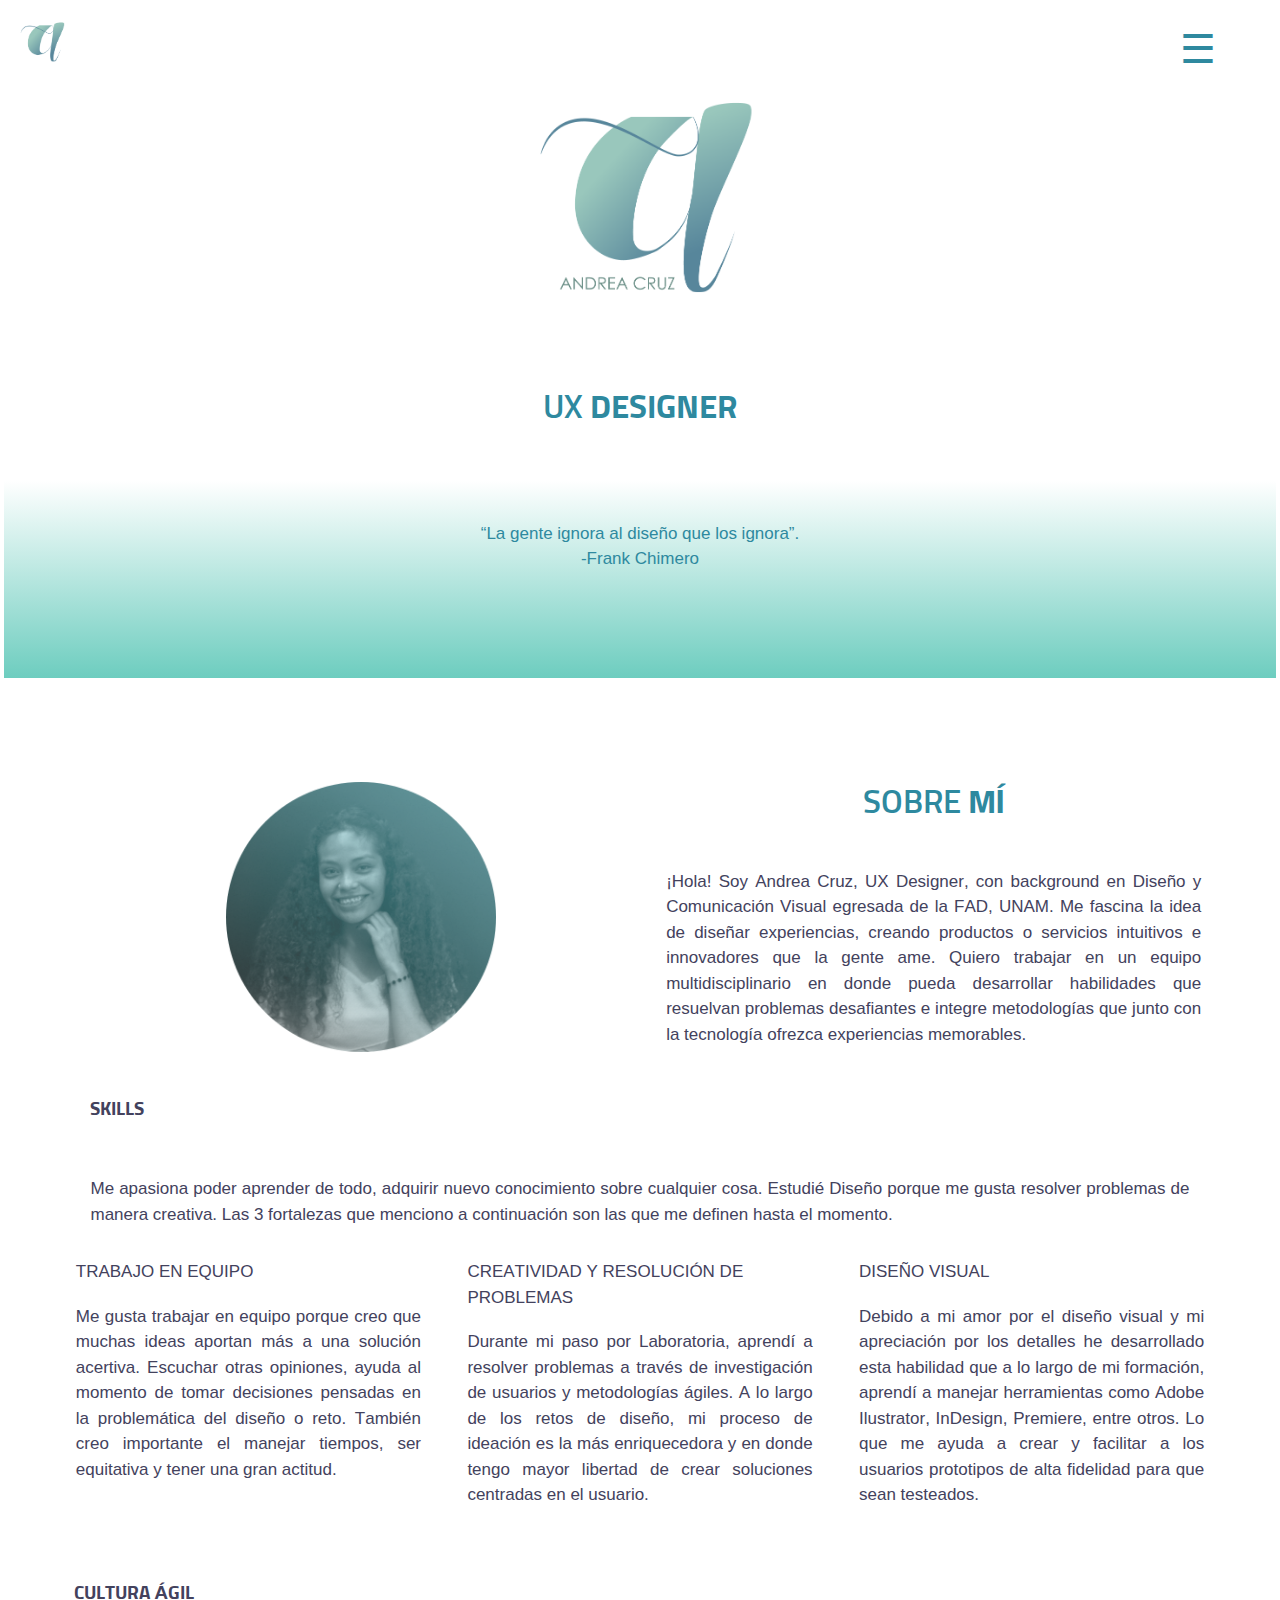
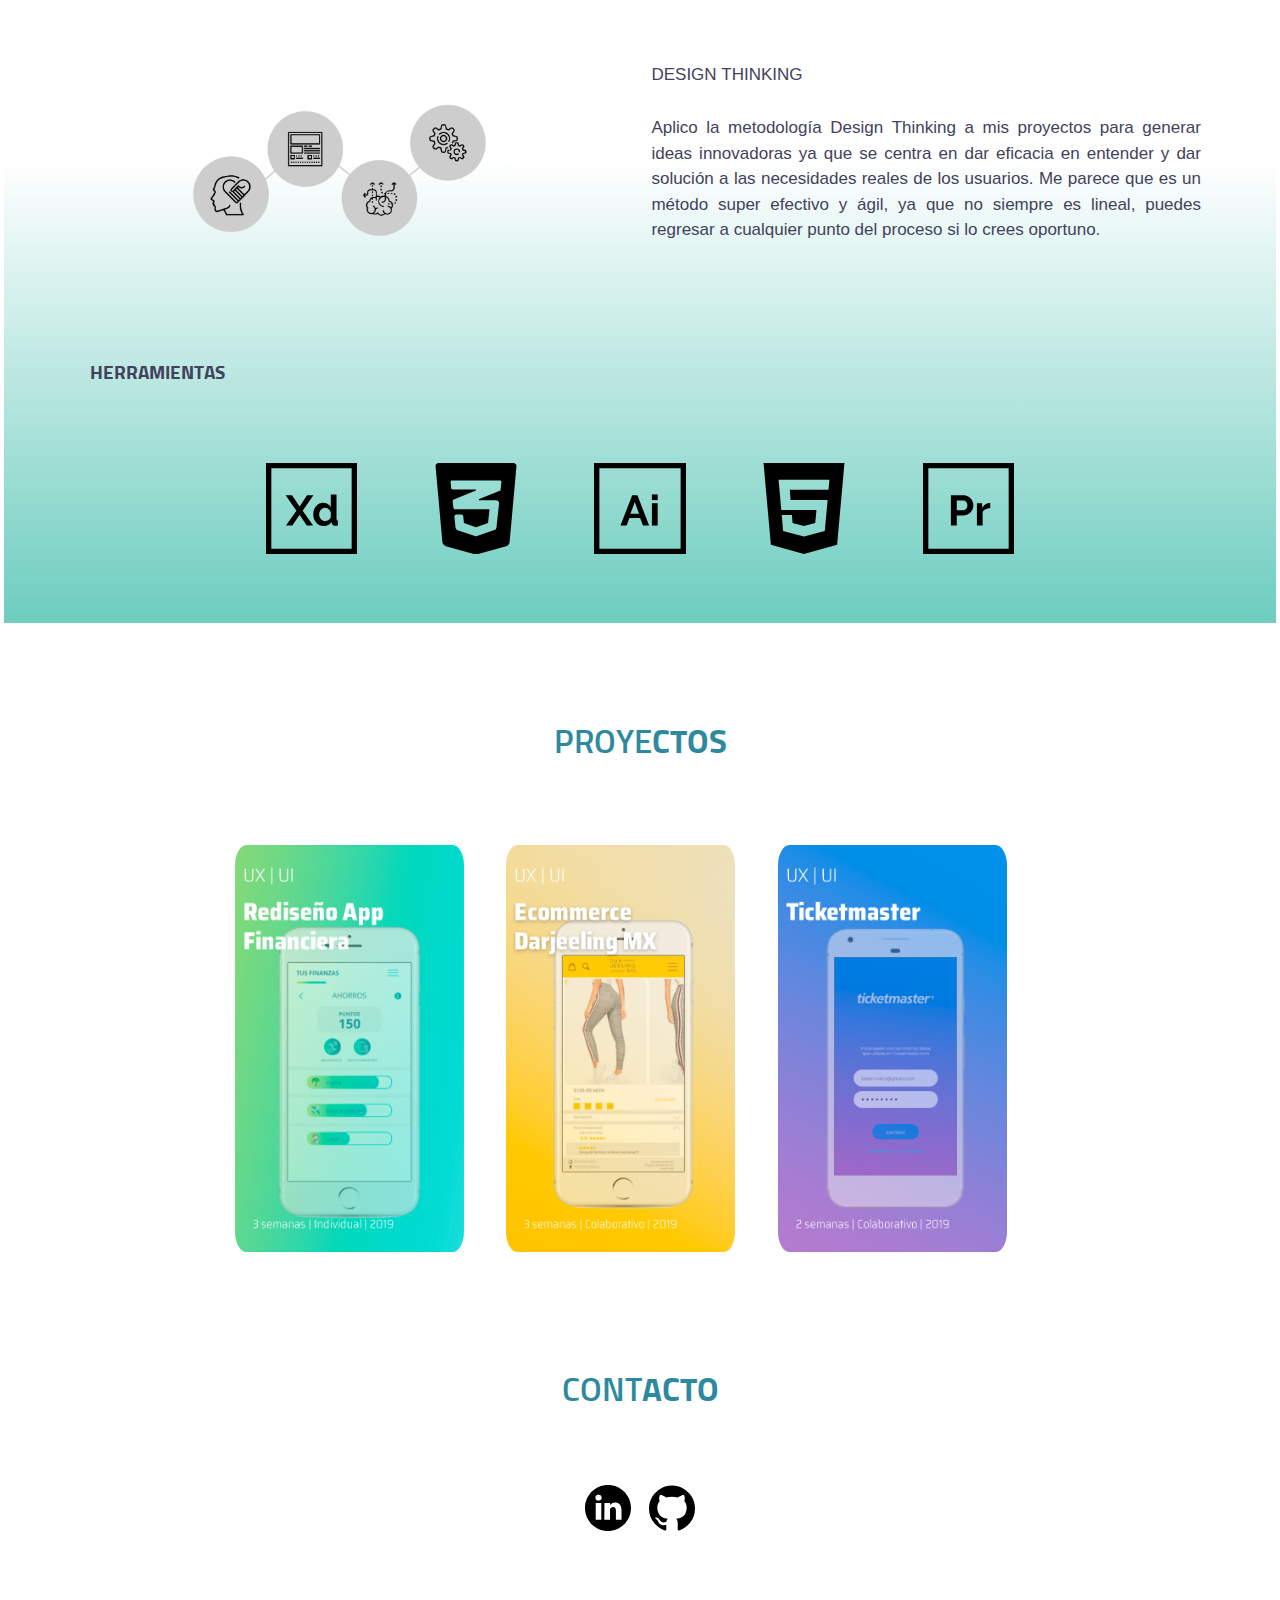
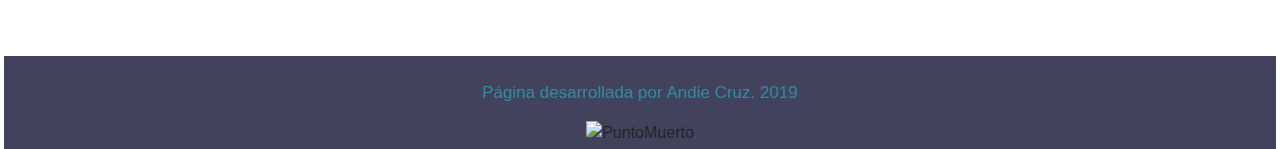
==== commit 99fa0a75: "Sobre mi" ====
--- a/src/index.html
+++ b/src/index.html
@@ -59,10 +59,14 @@
             <p class="quote mt-3"> SOBRE <strong> MÍ </strong></p>
             <p id="parraph">
 
-              ¡Hola! Soy Andrea Cruz, UX Designer, egresada de Laboratoria y de la Facultad
-              de Artes y Diseño de la UNAM. Me fascina la idea de diseñar experiencias
-              para los usuarios, convertirlas en realidad con soluciones innovadoras y
-              con ayuda de la tecnología lograr crear experiencias memorables.
+              ¡Hola! Soy Andrea Cruz, UX Designer, con background en Diseño y
+              Comunicación Visual egresada de la FAD, UNAM. Me fascina la
+              idea de diseñar experiencias, creando productos o servicios
+              intuitivos e innovadores que la gente ame. Quiero trabajar en
+               un equipo multidisciplinario en donde pueda desarrollar habilidades
+              que resuelvan problemas desafiantes e integre metodologías que
+              junto con la tecnología ofrezca experiencias memorables.
+
             </p>
           </div>
         </div>
@@ -146,6 +150,7 @@
         <div class="container-fluid p-0">
 
           <p id="skills" class="pb-4 mt-5"> HERRAMIENTAS </p>
+
           <div class="container-fluid p-0">
             <img src="images/experience.svg" alt="Adobe Xd" class="tools">
             <img src="images/css-3.svg" alt="CSS" class="tools">
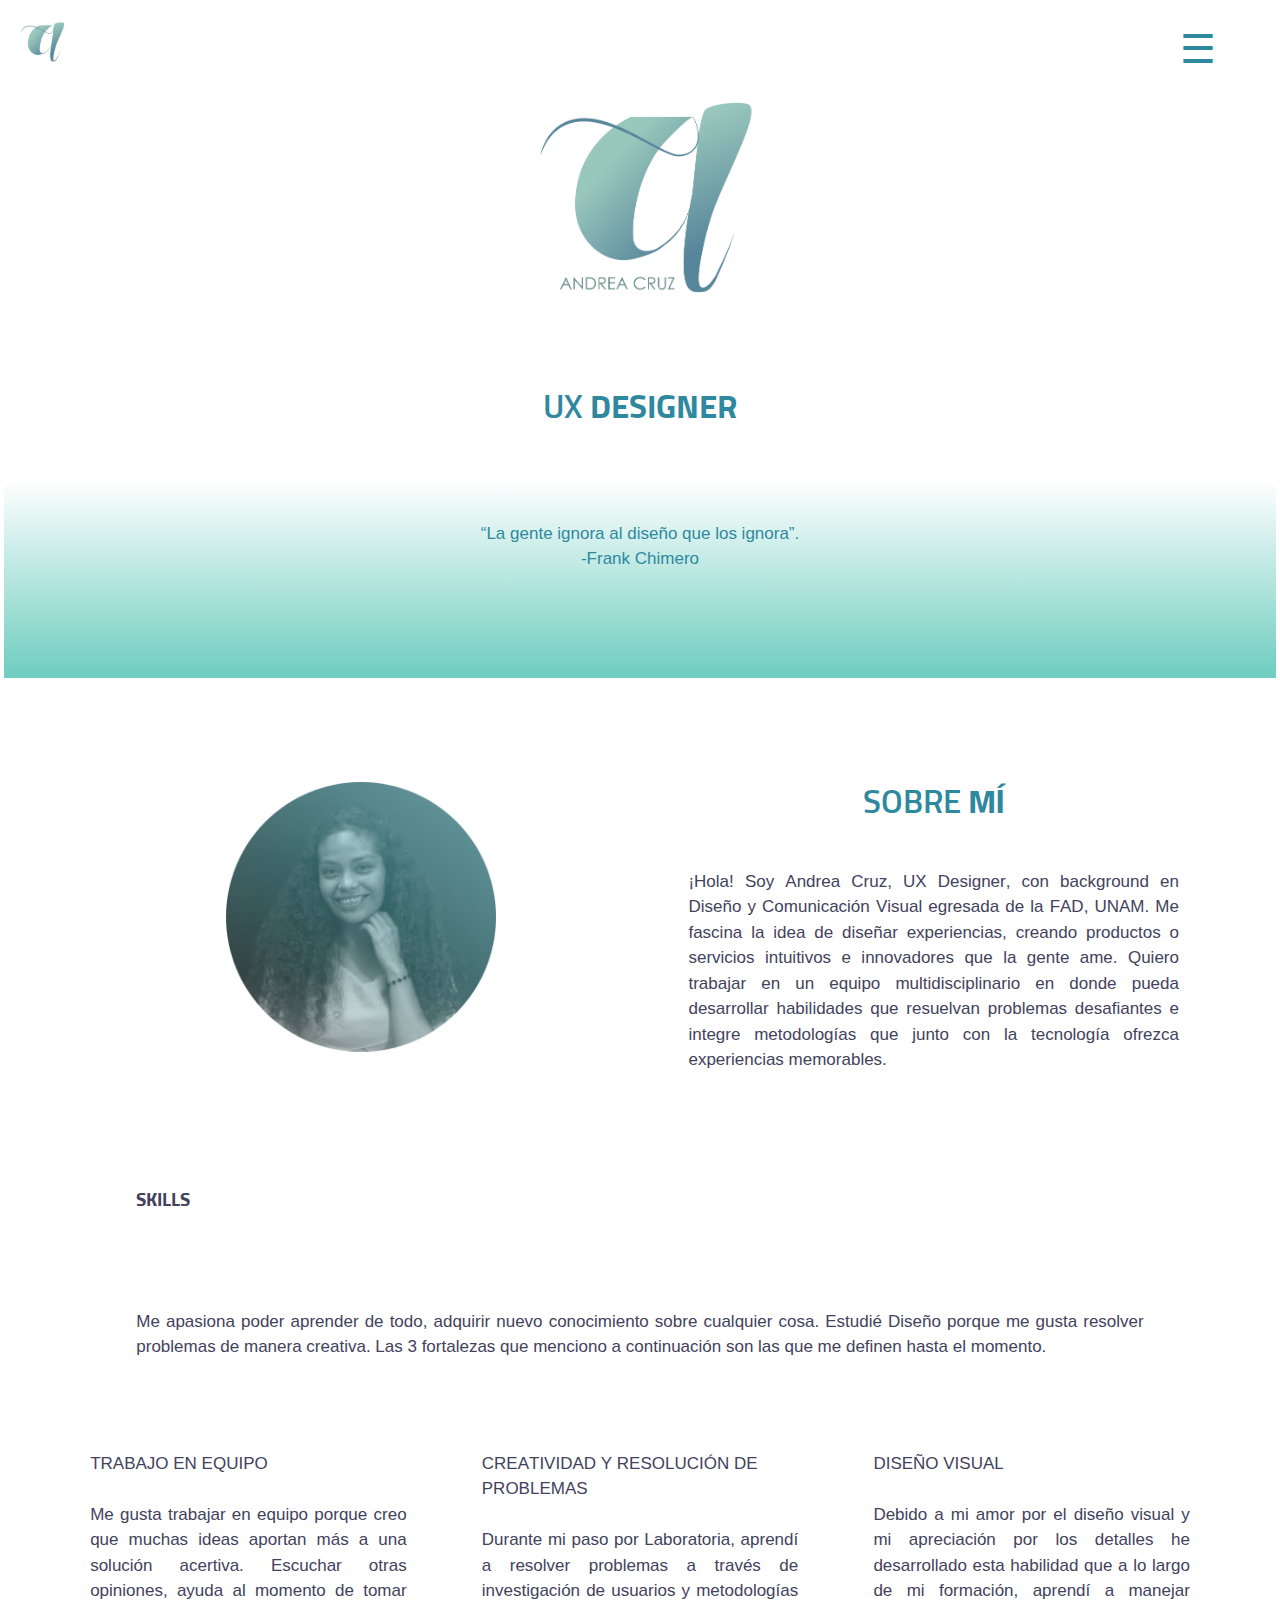
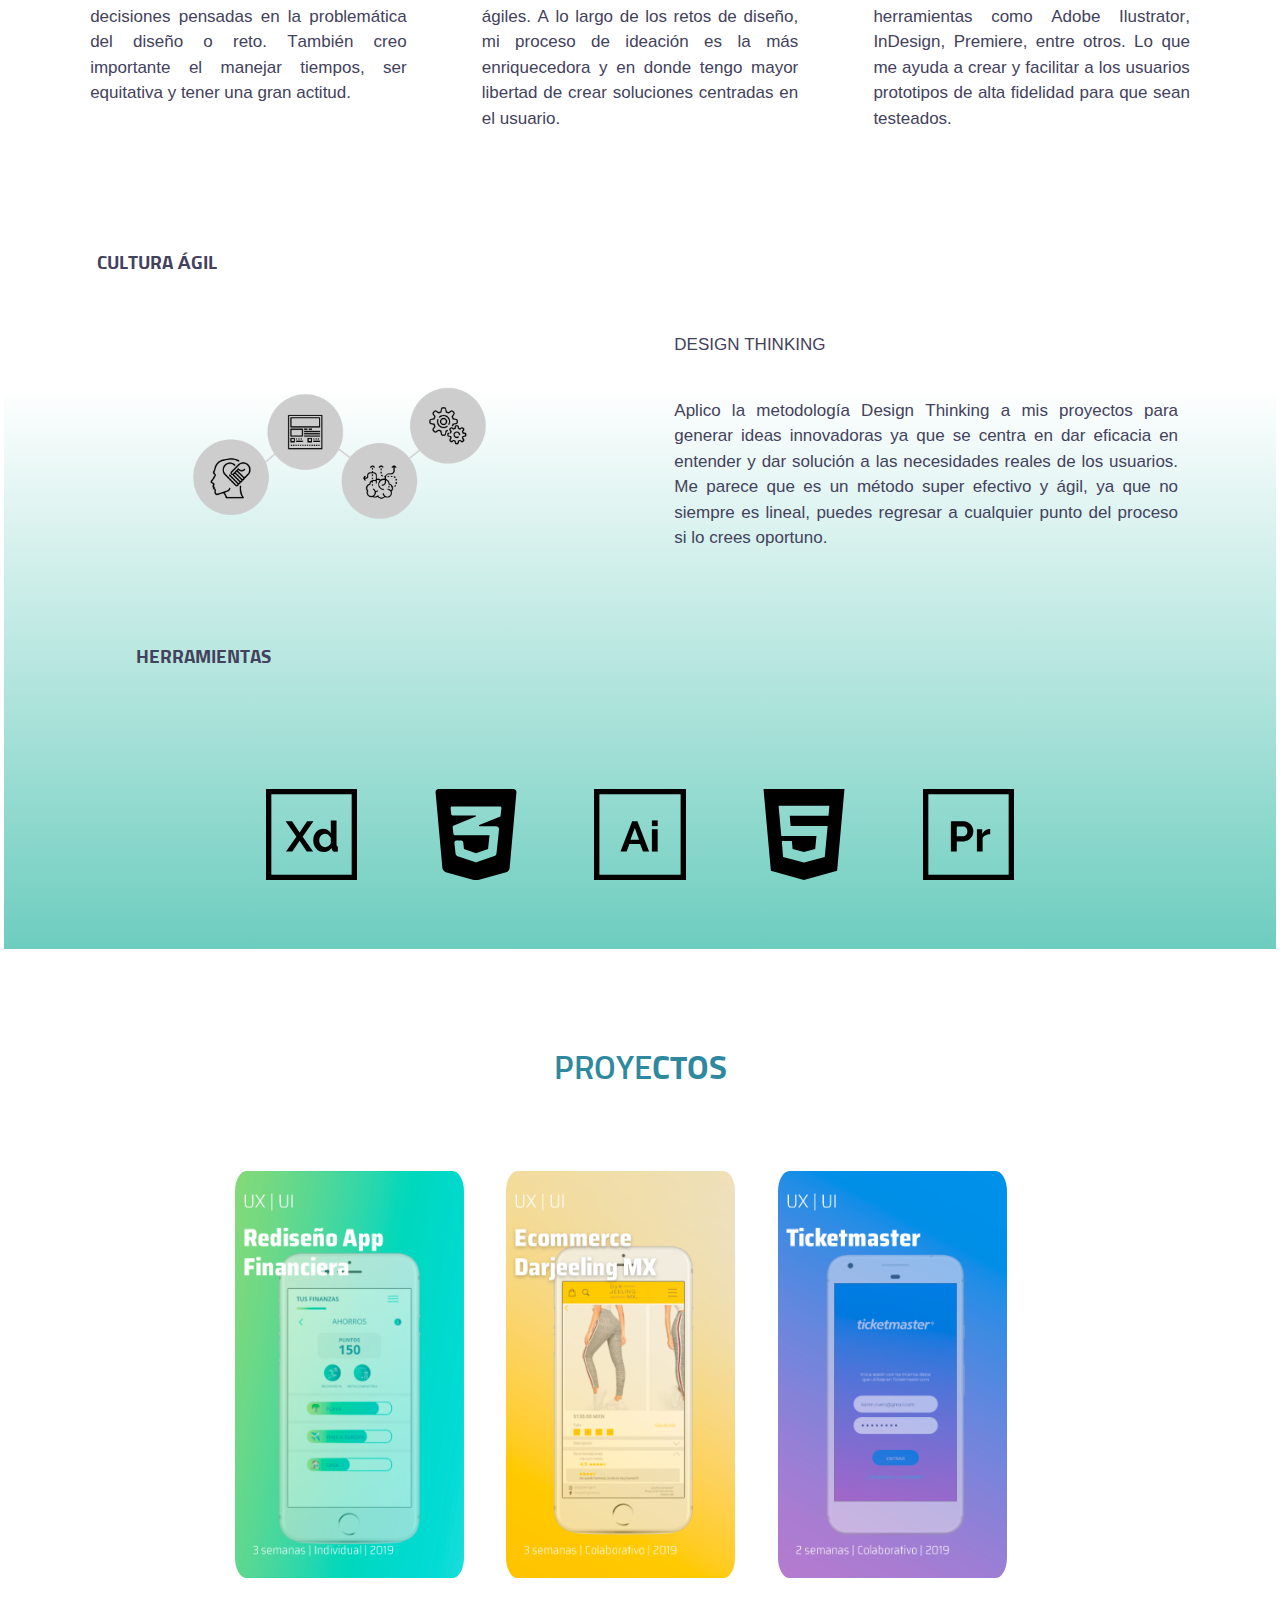
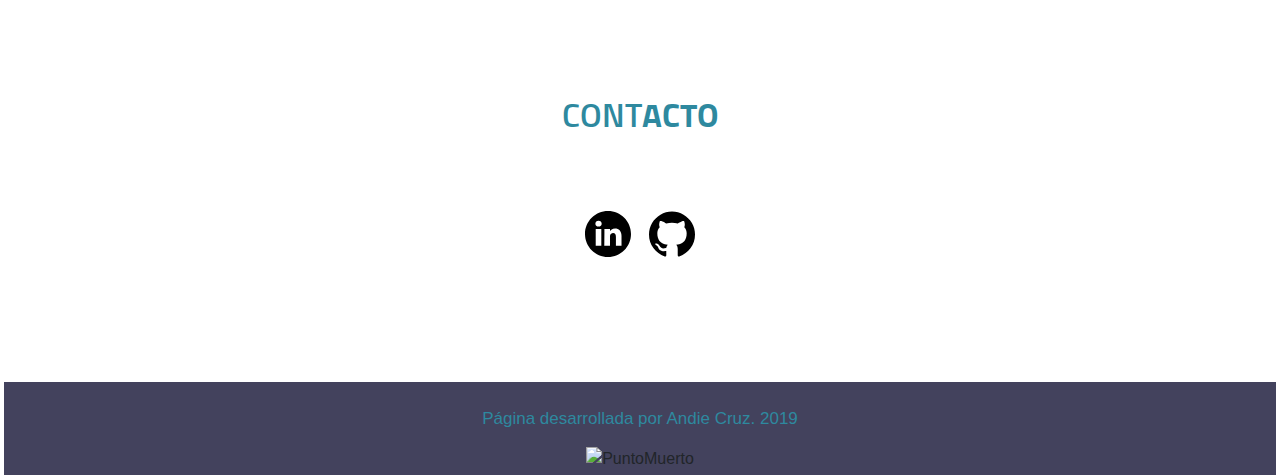
==== commit f7669de8: "Links actualizados" ====
--- a/src/index.html
+++ b/src/index.html
@@ -174,9 +174,9 @@
     <section id="contact" class="contact pt-5">
       <p class="quote mb-5"> CONT<strong>ACTO</strong></p>
       <figure>
-        <a title="LinkedIn" href="https://www.linkedin.com/in/andiecruz/"><img src="images/linkedin.svg" alt="LinkedIn"
+        <a title="LinkedIn" href="https://www.linkedin.com/in/andiecruz/" target="_blank"><img src="images/linkedin.svg" alt="LinkedIn"
             class="contactme"></a>
-        <a title="LinkedIn" href="https://github.com/AndieCruz"><img src="images/logo-de-github.svg" alt="Github"
+        <a title="LinkedIn" href="https://github.com/AndieCruz" target="_blank"><img src="images/logo-de-github.svg" alt="Github"
             class="contactme"></a>
       </figure>
     </section>
--- a/src/style.css
+++ b/src/style.css
@@ -247,8 +247,7 @@
 
 .cover {
   width: 102%;
-  margin-block-start: 10%;
-  margin-block-end: 0%;
+  margin-block-start: 0%;
 }
 
 .tools {
@@ -263,6 +262,10 @@
   width: 60px;
   padding: 7px;
   margin-block-end: 8%;
+}
+
+.user{
+  width: 100%;
 }
 
 .prototype {
@@ -285,6 +288,7 @@
   color: #43425d;
   font-family: "Saira", sans-serif;
   text-align: justify;
+  margin: 5%;
 }
 
 #footer {
@@ -311,7 +315,7 @@
   color: #43425d;
   font-family: "Sunflower", sans-serif;
   font-weight: bolder;
-
+  margin: 5%;
   text-align: left;
 
   font-size: 120%;
@@ -419,7 +423,7 @@
   }
 
   #skills{
-    margin-left: 10%;
+    margin-left: 8%;
     padding: 0px;
     margin-block-end: 0%;
   }
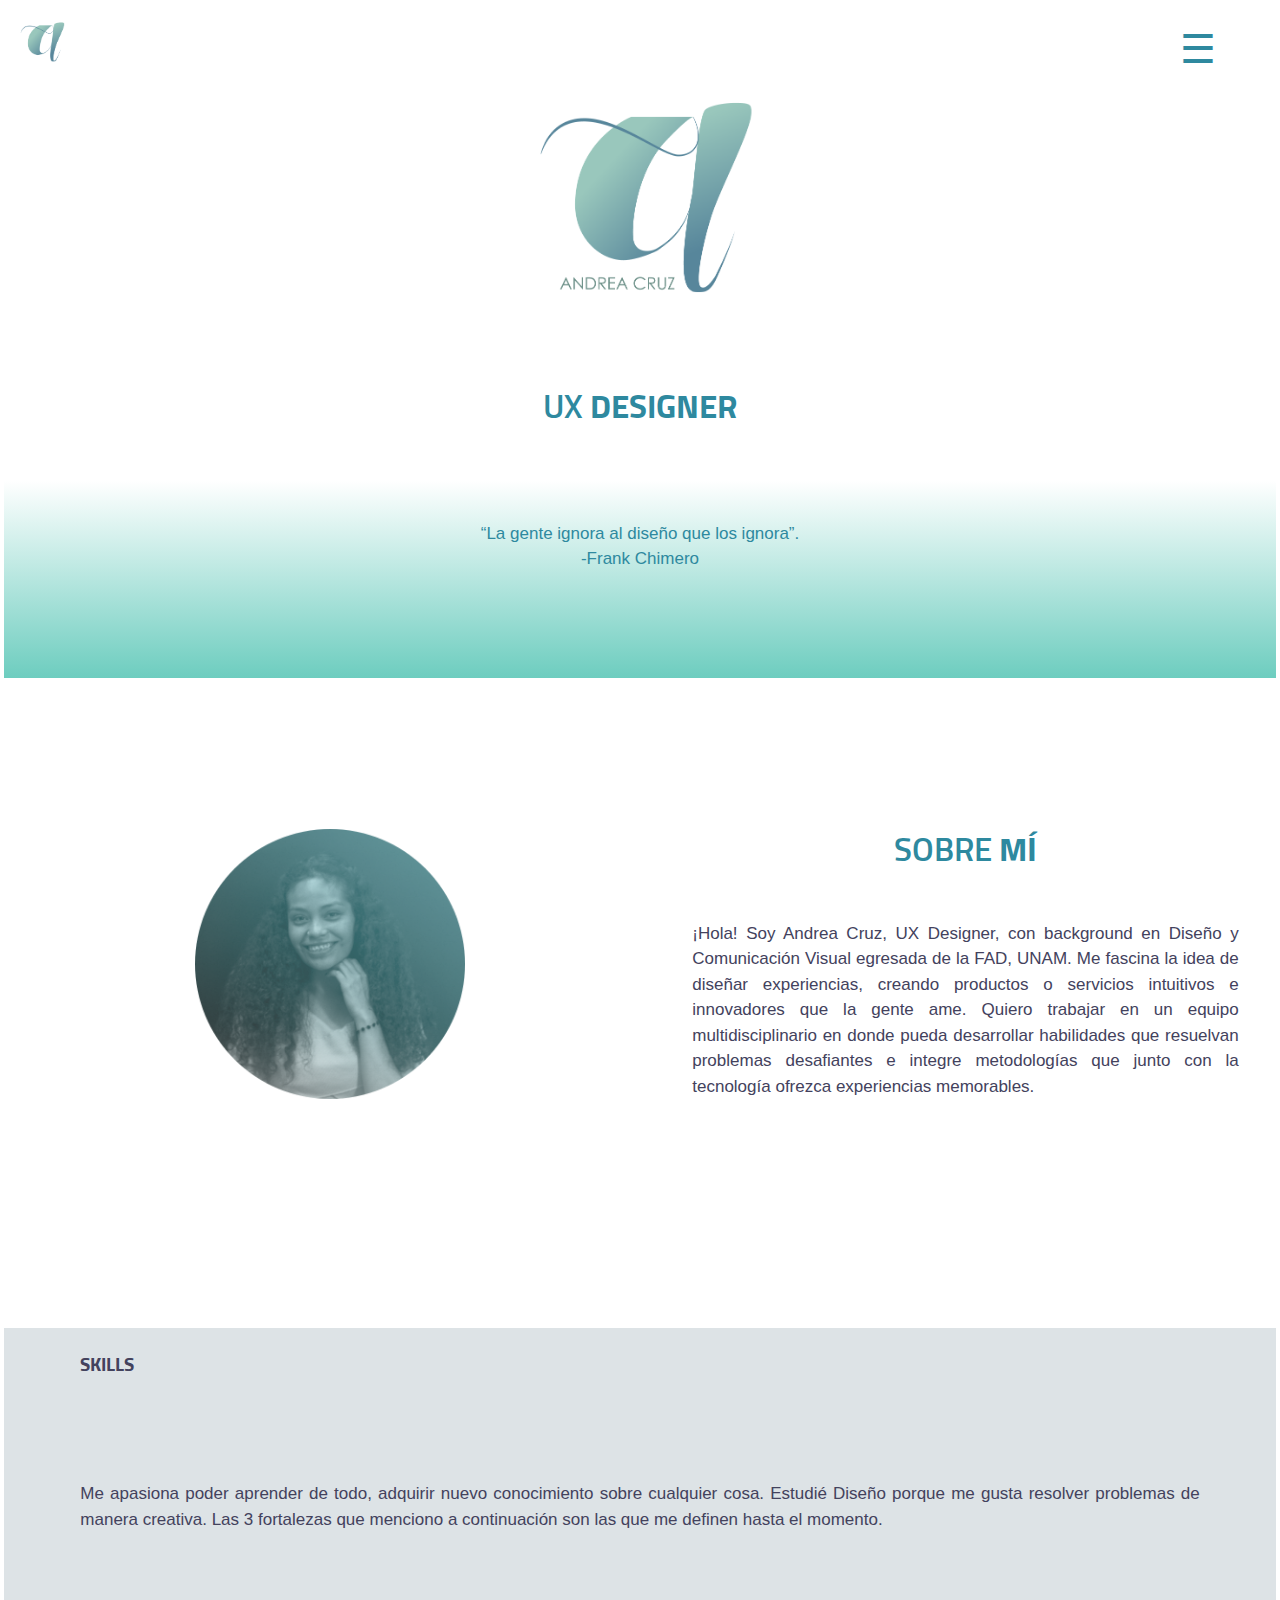
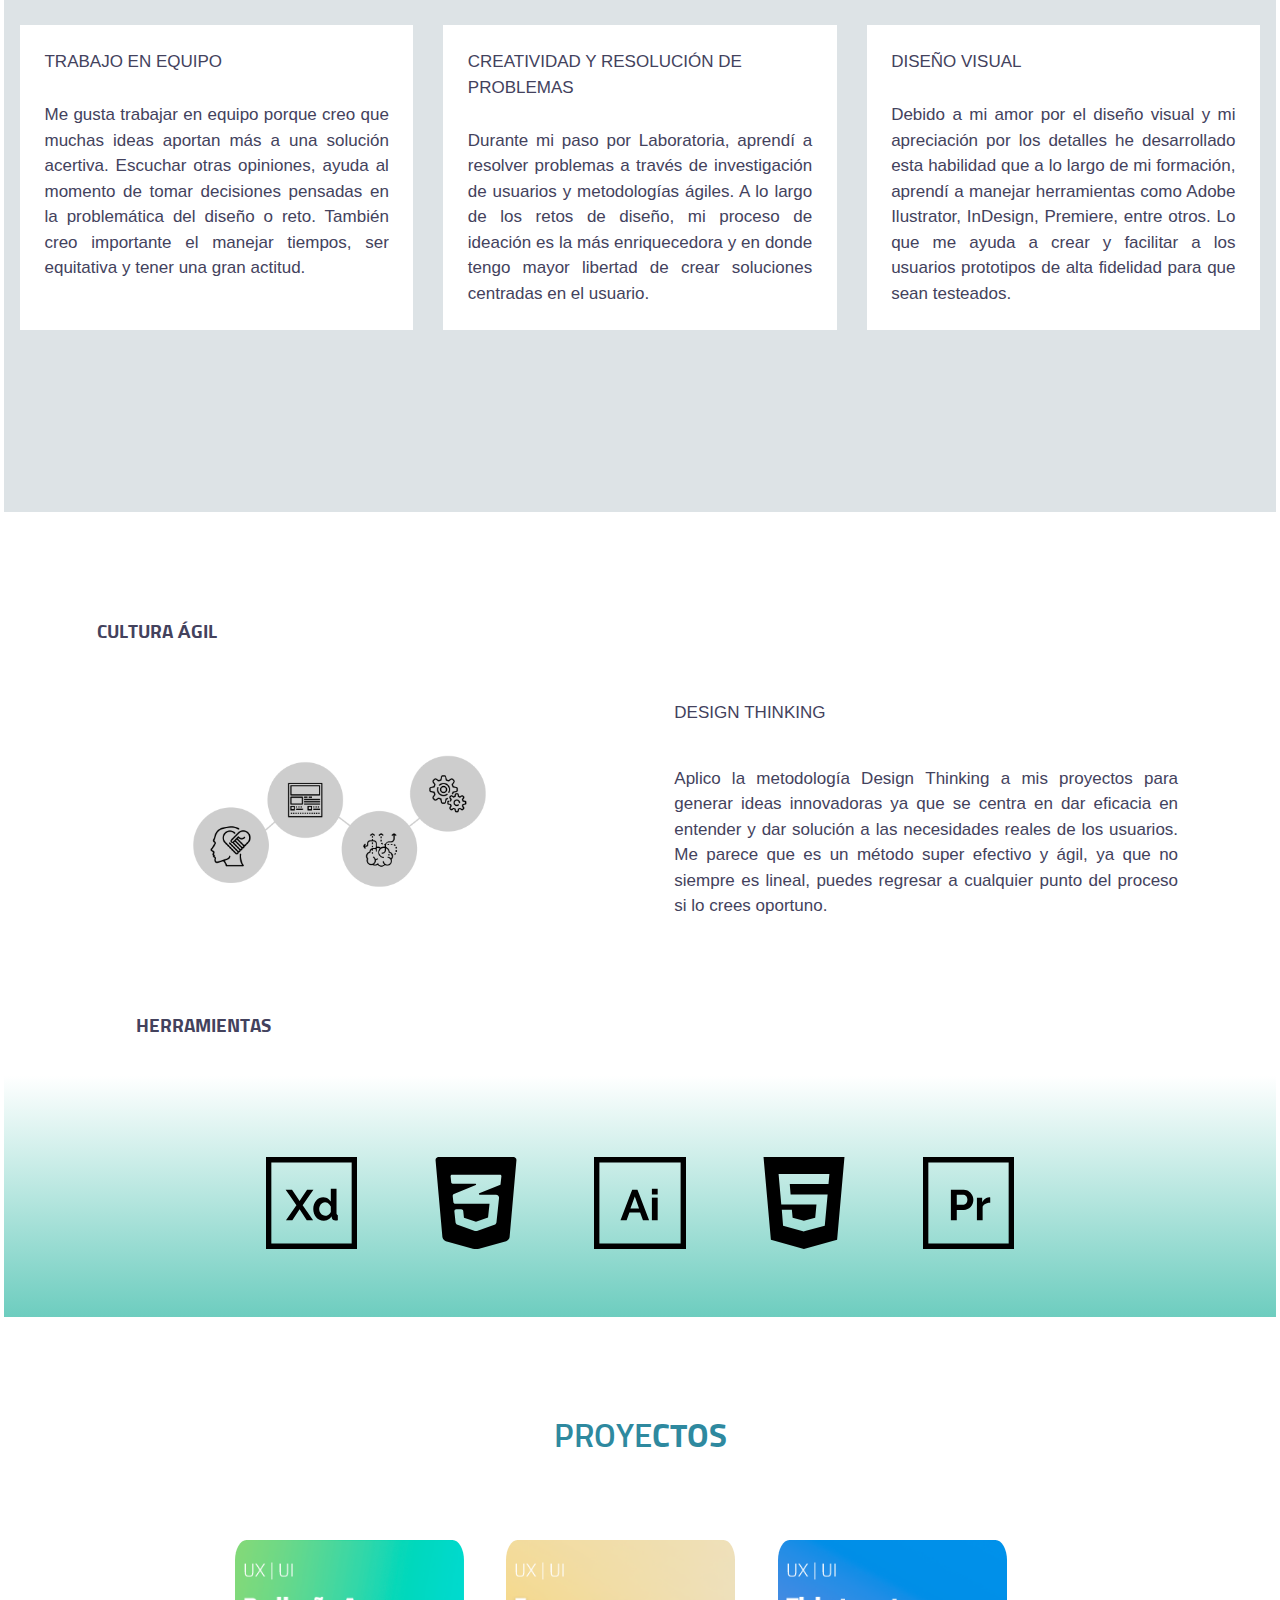
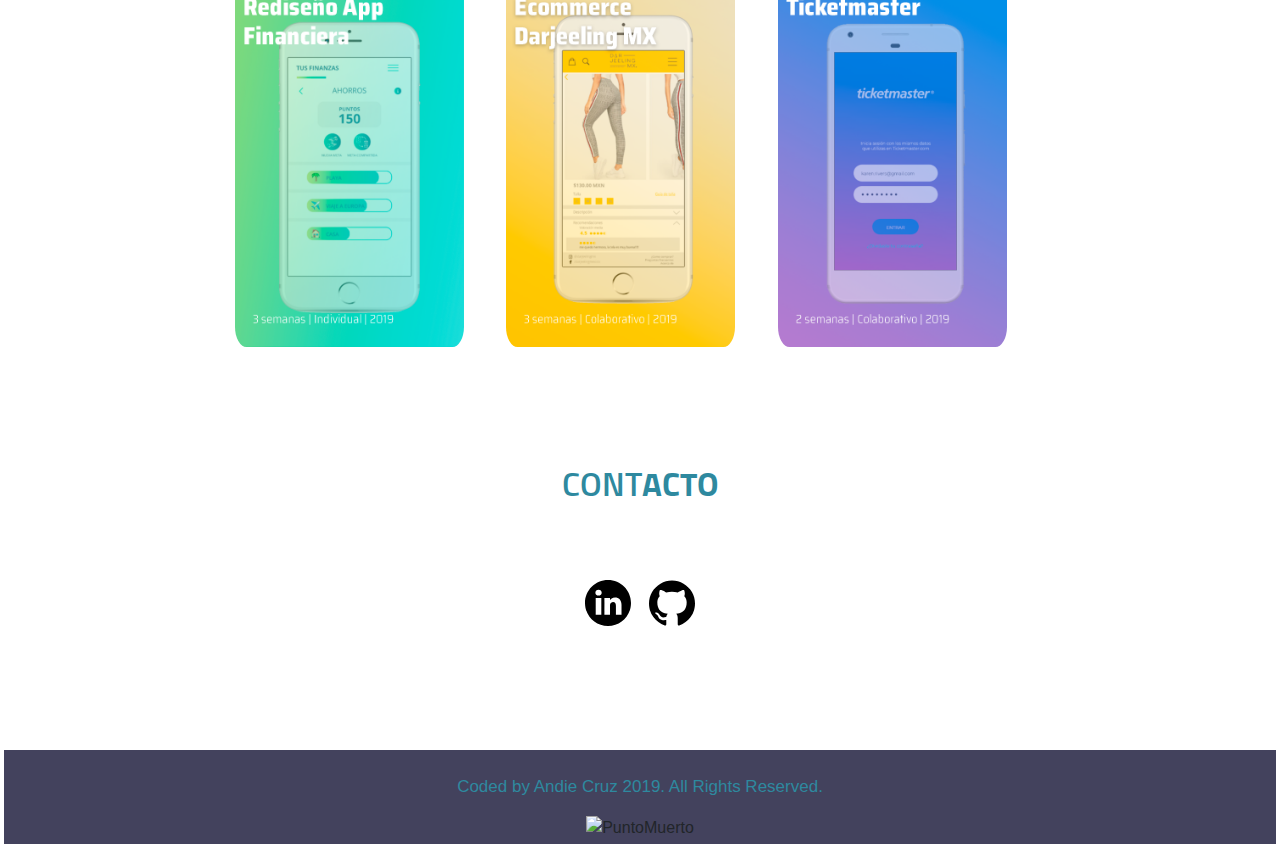
==== commit a009f9ce: "Se cambio la sección de skill" ====
--- a/src/index.html
+++ b/src/index.html
@@ -49,7 +49,7 @@
 
     </section>
 
-    <section id="about" class="about text-justify">
+    <section id="about" class="text-justify" style="padding-bottom: 10vw; margin-block-start: 10%">
       <div class="container-fluid">
         <div class="row">
           <div class="col pt-4 pb-1">
@@ -72,6 +72,10 @@
         </div>
       </div>
 
+    </section>
+
+      <section class="backgroud-skill" >
+
 
       <p id="skills" class="py-4"> SKILLS </p>
 
@@ -79,9 +83,9 @@
         sobre cualquier cosa. Estudié Diseño porque me gusta
         resolver problemas de manera creativa. Las 3 fortalezas que menciono a
         continuación son las que me definen hasta el momento.</p>
-      <div class="container-fluid p-0 ">
+      <div class="container-fluid p-3 ">
         <div class="card-deck ">
-          <div class="card border-white mb-3">
+          <div class="card border-white mb-3 rounded-0">
             <div class="card-body text-info p-0">
               <p class="card-title" id="parraph">TRABAJO EN EQUIPO</p>
               <p id="parraph" class="card-text ">Me gusta trabajar en equipo porque creo que muchas ideas aportan más
@@ -93,7 +97,7 @@
             </div>
           </div>
 
-          <div class="card border-white mb-3">
+          <div class="card border-white mb-3 rounded-0">
             <div class="card-body text-info p-0">
               <p class="card-title" id="parraph" style="
               text-align: -webkit-left;
@@ -106,7 +110,7 @@
             </div>
           </div>
 
-          <div class="card border-white mb-3">
+          <div class="card border-white mb-3 rounded-0">
             <div class="card-body text-info p-0">
               <p class="card-title" id="parraph">DISEÑO VISUAL</p>
               <p id="parraph" class="card-text ">Debido a mi amor por el diseño visual y mi apreciación por los
@@ -119,7 +123,9 @@
           </div>
         </div>
 
-
+  </section>
+
+  <section id="about" class="about text-justify">
 
         <div class="container-fluid p-0">
           <div class="row">
@@ -183,7 +189,7 @@
 
     <footer class="pb-1">
 
-      <p id="footer" class="pt-4"> Página desarrollada por Andie Cruz. 2019 </p>
+      <p id="footer" class="pt-4"> Coded by Andie Cruz 2019. All Rights Reserved.  </p>
       <img src="images/final.png" alt="PuntoMuerto" class="final">
 
     </footer>
--- a/src/style.css
+++ b/src/style.css
@@ -151,7 +151,7 @@
   padding-left: 5%;
   height: auto;
   margin-top: 0%;
-  padding-top: 80px;
+  padding-top: 2vw;
 }
 
 .projects {
@@ -409,6 +409,11 @@
 
 li{
   margin-left: 10%;
+}
+
+.backgroud-skill{
+  background:#607d8b36;
+  padding-bottom: 150px;
 }
 
 ul{
@@ -440,6 +445,10 @@
     text-align: CENTER;
     margin-block-end: 3%;
   }
+  .backgroud-skill{
+    background:#607d8b36;
+    padding-bottom: 150px;
+  }
 
   .about {
     margin-block-start: 0%;
@@ -507,6 +516,10 @@
   header {
     width: 100%;
   }
+  .backgroud-skill{
+    background:#607d8b36;
+    padding-bottom: 150px;
+  }
 
   .p-0 {
     padding: 0!important;
@@ -576,6 +589,11 @@
     width: 100%;
   }
 
+  .backgroud-skill{
+    background:#607d8b36;
+    padding-bottom: 150px;
+  }
+
   .projectcover {
     width: 20%;
     border-radius: 3;
@@ -617,6 +635,10 @@
     width: 100%;
   }
 
+  .backgroud-skill{
+    background:white;
+    padding-bottom: 2px;
+  }
   .projectcover {
     width: 80%;
     border-radius: 3;
